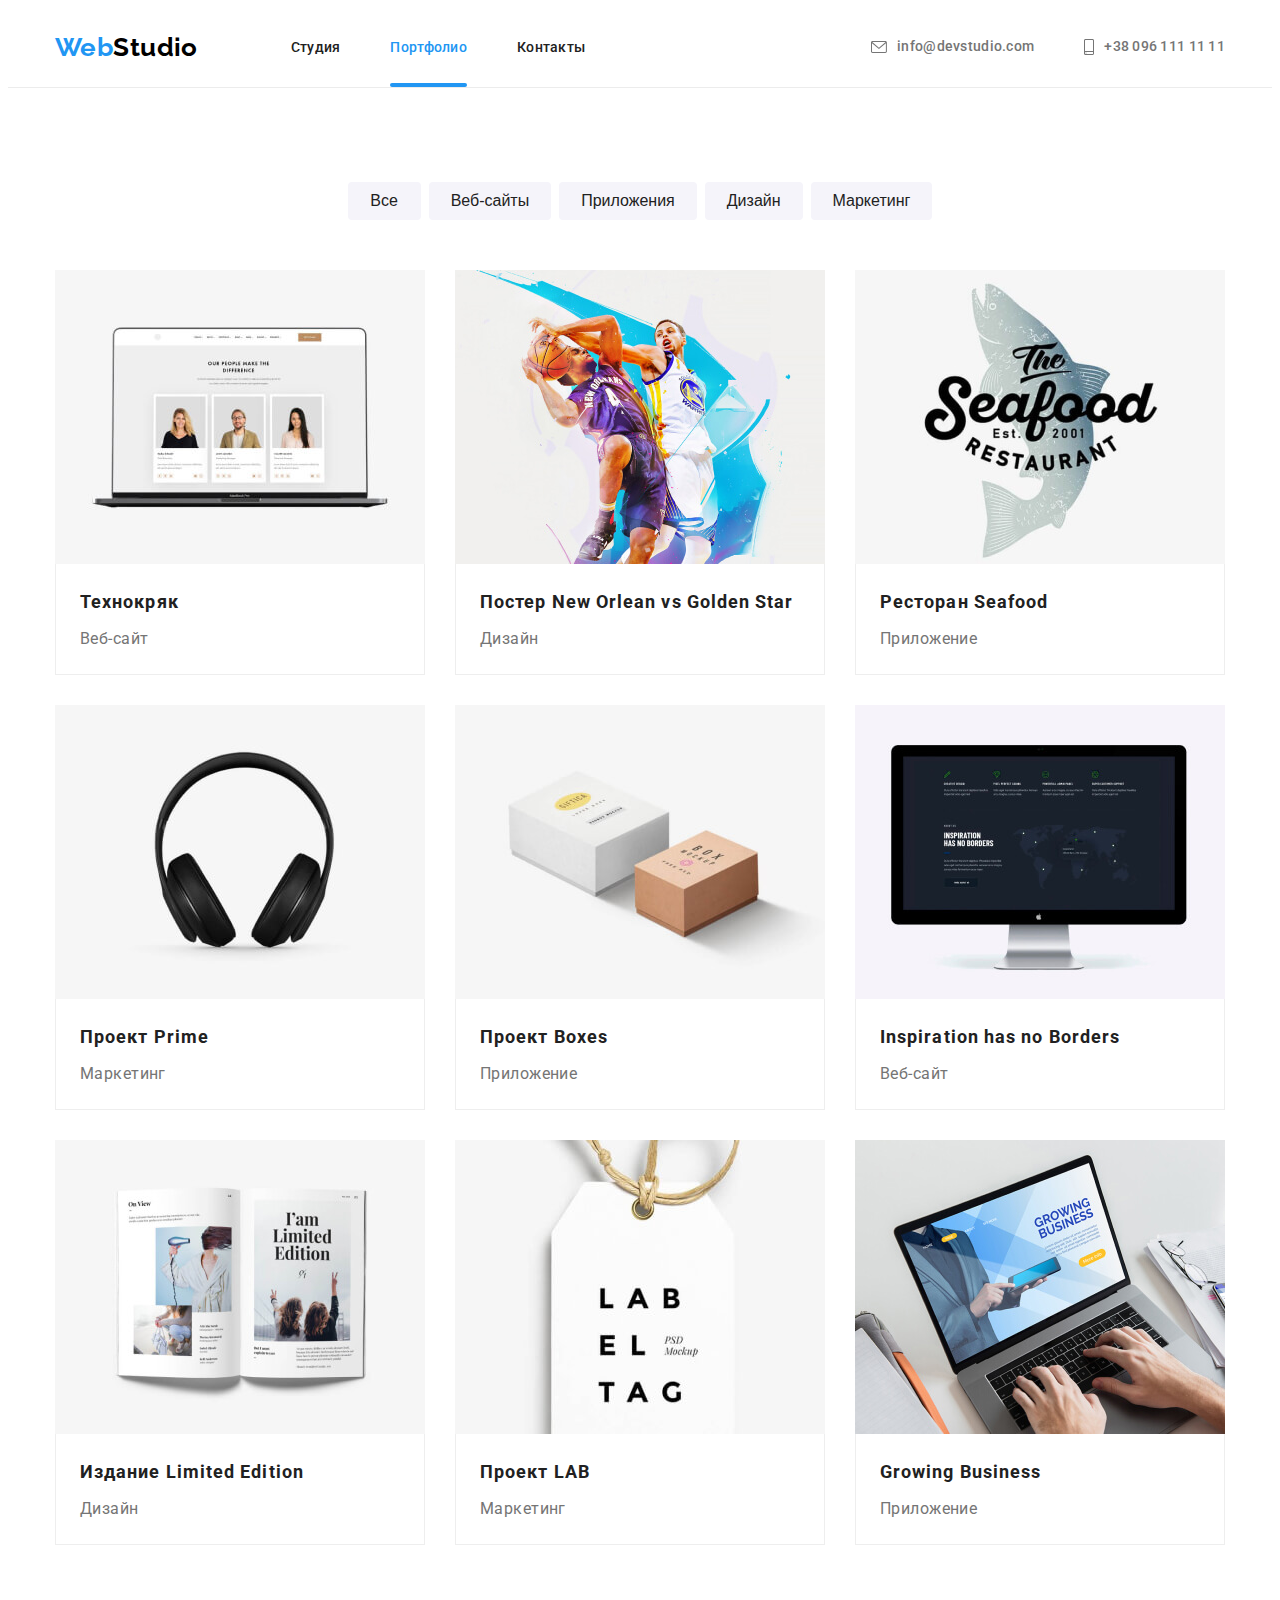
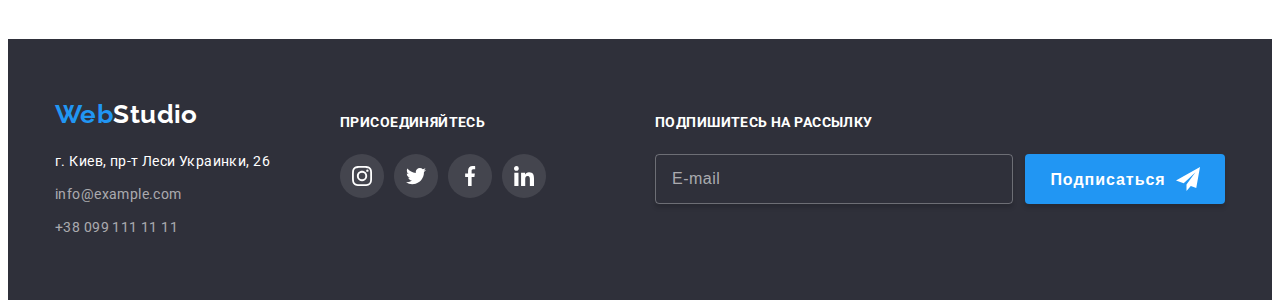
==== portfolio.html @ 383ee4fe "add files" ====
<!DOCTYPE html>
<html lang="ru">
  <head>
    <meta charset="UTF-8" />
    <meta http-equiv="X-UA-Compatible" content="IE=edge" />
    <meta name="viewport" content="width=device-width, initial-scale=1.0" />
    <title>Портфолио</title>
    <link rel="preconnect" href="https://fonts.gstatic.com" />
    <link
      href="https://fonts.googleapis.com/css2?family=Raleway:wght@700&family=Roboto:wght@400;500;700;900&display=swap"
      rel="stylesheet"
    />
    <link
      rel="stylesheet"
      href="https://cdnjs.cloudflare.com/ajax/libs/modern-normalize/1.0.0/modern-normalize.css"
      integrity="sha512-Zx6MlUMKSVJoQ+83OwhdILe8cSEsCzfqThJd7J/VA2UrK6Ctj85p+xzqfyuNXE5B1k25uUdmJ2OzItbBy9GHAQ=="
      crossorigin="anonymous"
    />
    <link rel="stylesheet" href="./css/main.min.css"/> 
  </head>
  <body>
    <header class="header">
      <div class="container header__container">
        <a href="" id="home" class="logo logo--header link"
          ><span class="logo__word">Web</span>Studio</a
        >
        <nav>
          <ul class="list header-nav">
            <li class="header-nav__item">
              <a href="./index.html" class="header-nav__link link">Студия</a>
            </li>
            <li class="header-nav__item">
              <a
                href="./portfolio.html"
                class="header-nav__link link header-nav__link--current"
                >Портфолио</a
              >
            </li>
            <li class="header-nav__item">
              <a href="" class="header-nav__link link">Контакты</a>
            </li>
          </ul>
        </nav>
        <ul class="list header-auth">
          <li class="header-auth__item">
            <a href="mailto:info@devstudio.com" class="header-auth__link link">
              <svg class="header-auth__icon" width="16" height="12">
                <use
                  href="./images/icons/icomoon/sprite.svg#icon-envelope"
                ></use>
              </svg>
              info@devstudio.com</a
            >
          </li>
          <li class="header-auth__item">
            <a href="tel:+380961111111" class="header-auth__link link">
              <svg class="header-auth__icon" width="10" height="16">
                <use
                  href="./images/icons/icomoon/sprite.svg#icon-smartphone"
                ></use>
              </svg>
              +38 096 111 11 11</a
            >
          </li>
        </ul>
      </div>
    </header>

    <main>
      <section class="section">
        <div class="container">
          <h1 class="title visually-hidden">Портфолио проектов</h1>
          <ul class="list buttons">
            <li class="buttons__item">
              <button class="filter-btn" type="button">Все</button>
            </li>
            <li class="buttons__item">
              <button class="filter-btn" type="button">Веб-сайты</button>
            </li>
            <li class="buttons__item">
              <button class="filter-btn" type="button">Приложения</button>
            </li>
            <li class="buttons__item">
              <button class="filter-btn" type="button">Дизайн</button>
            </li>
            <li class="buttons__item">
              <button class="filter-btn" type="button">Маркетинг</button>
            </li>
          </ul>

          <ul class="list portfolio">
            <li class="portfolio__item">
              <a class="portfolio__link link" href="">
                <div class="portfolio__thumb">
                  <img
                    src="./images/portfolio/img1.jpg"
                    alt="Сайт Технокряк"
                    width="370"
                    height="290"
                  />
                  <div class="portfolio__overlay">
                    <p class="portfolio__content">
                      Технокряк это современная площадка распространения
                      коронавируса. Компании используют эту платформу для
                      цифрового шпионажа и атак на защищённые сервера
                      конкурентов.
                    </p>
                  </div>
                </div>

                <div class="portfolio__card">
                  <h3 class="portfolio__title">Технокряк</h3>
                  <p class="portfolio__direction">Веб-сайт</p>
                </div>
              </a>
            </li>
            <li class="portfolio__item">
              <a class="portfolio__link link" href="">
                <div class="portfolio__thumb">
                  <img
                    src="./images/portfolio/img2.jpg"
                    alt="Дизайн постера New Orlean vs Golden Star"
                    width="370"
                    height="290"
                  />
                  <div class="portfolio__overlay">
                    <p class="portfolio__content">
                      Технокряк это современная площадка распространения
                      коронавируса. Компании используют эту платформу для
                      цифрового шпионажа и атак на защищённые сервера
                      конкурентов.
                    </p>
                  </div>
                </div>
                <div class="portfolio__card">
                  <h3 class="portfolio__title">
                    Постер New Orlean vs Golden Star
                  </h3>
                  <p class="portfolio__direction">Дизайн</p>
                </div>
              </a>
            </li>
            <li class="portfolio__item">
              <a class="portfolio__link link" href="">
                <div class="portfolio__thumb">
                  <img
                    src="./images/portfolio/img3.jpg"
                    alt="Приложение ресторана Seafood"
                    width="370"
                    height="290"
                  />
                  <div class="portfolio__overlay">
                    <p class="portfolio__content">
                      Технокряк это современная площадка распространения
                      коронавируса. Компании используют эту платформу для
                      цифрового шпионажа и атак на защищённые сервера
                      конкурентов.
                    </p>
                  </div>
                </div>
                <div class="portfolio__card">
                  <h3 class="portfolio__title">Ресторан Seafood</h3>
                  <p class="portfolio__direction">Приложение</p>
                </div>
              </a>
            </li>
            <li class="portfolio__item">
              <a class="portfolio__link link" href="">
                <div class="portfolio__thumb">
                  <img
                    src="./images/portfolio/img4.jpg"
                    alt="Иллюстрация к проекту Prime"
                    width="370"
                    height="290"
                  />
                  <div class="portfolio__overlay">
                    <p class="portfolio__content">
                      Технокряк это современная площадка распространения
                      коронавируса. Компании используют эту платформу для
                      цифрового шпионажа и атак на защищённые сервера
                      конкурентов.
                    </p>
                  </div>
                </div>
                <div class="portfolio__card">
                  <h3 class="portfolio__title">Проект Prime</h3>
                  <p class="portfolio__direction">Маркетинг</p>
                </div>
              </a>
            </li>
            <li class="portfolio__item">
              <a class="portfolio__link link" href="">
                <div class="portfolio__thumb">
                  <img
                    src="./images/portfolio/img5.jpg"
                    alt="Приложение проекта Boxes"
                    width="370"
                    height="290"
                  />
                  <div class="portfolio__overlay">
                    <p class="portfolio__content">
                      Технокряк это современная площадка распространения
                      коронавируса. Компании используют эту платформу для
                      цифрового шпионажа и атак на защищённые сервера
                      конкурентов.
                    </p>
                  </div>
                </div>
                <div class="portfolio__card">
                  <h3 class="portfolio__title">Проект Boxes</h3>
                  <p class="portfolio__direction">Приложение</p>
                </div>
              </a>
            </li>
            <li class="portfolio__item">
              <a class="portfolio__link link" href="">
                <div class="portfolio__thumb">
                  <img
                    src="./images/portfolio/img6.jpg"
                    alt="Сайт Inspiration has no Borders"
                    width="370"
                    height="290"
                  />
                  <div class="portfolio__overlay">
                    <p class="portfolio__content">
                      Технокряк это современная площадка распространения
                      коронавируса. Компании используют эту платформу для
                      цифрового шпионажа и атак на защищённые сервера
                      конкурентов.
                    </p>
                  </div>
                </div>
                <div class="portfolio__card">
                  <h3 class="portfolio__title">Inspiration has no Borders</h3>
                  <p class="portfolio__direction">Веб-сайт</p>
                </div>
              </a>
            </li>
            <li class="portfolio__item">
              <a class="portfolio__link link" href="">
                <div class="portfolio__thumb">
                  <img
                    src="./images/portfolio/img7.jpg"
                    alt="Дизайн издания Limited Edition"
                    width="370"
                    height="290"
                  />
                  <div class="portfolio__overlay">
                    <p class="portfolio__content">
                      Технокряк это современная площадка распространения
                      коронавируса. Компании используют эту платформу для
                      цифрового шпионажа и атак на защищённые сервера
                      конкурентов.
                    </p>
                  </div>
                </div>
                <div class="portfolio__card">
                  <h3 class="portfolio__title">Издание Limited Edition</h3>
                  <p class="portfolio__direction">Дизайн</p>
                </div>
              </a>
            </li>
            <li class="portfolio__item">
              <a class="portfolio__link link" href="">
                <div class="portfolio__thumb">
                  <img
                    src="./images/portfolio/img8.jpg"
                    alt="Иллюстрация к проекту LAB"
                    width="370"
                    height="290"
                  />
                  <div class="portfolio__overlay">
                    <p class="portfolio__content">
                      Технокряк это современная площадка распространения
                      коронавируса. Компании используют эту платформу для
                      цифрового шпионажа и атак на защищённые сервера
                      конкурентов.
                    </p>
                  </div>
                </div>
                <div class="portfolio__card">
                  <h3 class="portfolio__title">Проект LAB</h3>
                  <p class="portfolio__direction">Маркетинг</p>
                </div>
              </a>
            </li>
            <li class="portfolio__item">
              <a class="portfolio__link link" href="">
                <div class="portfolio__thumb">
                  <img
                    src="./images/portfolio/img9.jpg"
                    alt="Приложение Growing Business"
                    width="370"
                    height="290"
                  />
                  <div class="portfolio__overlay">
                    <p class="portfolio__content">
                      Технокряк это современная площадка распространения
                      коронавируса. Компании используют эту платформу для
                      цифрового шпионажа и атак на защищённые сервера
                      конкурентов.
                    </p>
                  </div>
                </div>
                <div class="portfolio__card">
                  <h3 class="portfolio__title">Growing Business</h3>
                  <p class="portfolio__direction">Приложение</p>
                </div>
              </a>
            </li>
          </ul>
        </div>
      </section>
    </main>

    <footer class="footer">
      <div class="container footer__container">
        <div>
          <a href="#home" class="logo logo--footer link"
            ><span class="logo__word">Web</span>Studio</a
          >

          <address class="address">
            <ul class="list">
              <li class="address__item">
                <a
                  href="https://goo.gl/maps/PmJtXKr7N3SHuHkD6"
                  target="_blank"
                  rel="noopener noreferrer"
                  class="address__link link"
                  >г. Киев, пр-т Леси Украинки, 26</a
                >
              </li>
              <li class="address__item">
                <a
                  href="mailto:info@example.com"
                  class="address__link address--contact link"
                  >info@example.com</a
                >
              </li>
              <li class="address__item">
                <a
                  href="tel:+380991111111"
                  class="address__link address--contact link"
                  >+38 099 111 11 11</a
                >
              </li>
            </ul>
          </address>
        </div>
        <div class="footer__socials-container">
          <p class="footer__title">Присоединяйтесь</p>
          <ul class="list socials">
            <li class="socials__item">
              <a class="link socials__link socials__link--dark-bg" href="">
                <svg
                  class="socials__icon socials__icon--dark-bg"
                  width="20"
                  height="20"
                >
                  <use
                    href="./images/icons/icomoon/sprite.svg#icon-instagram"
                  ></use>
                </svg>
              </a>
            </li>
            <li class="socials__item">
              <a class="link socials__link socials__link--dark-bg" href="">
                <svg
                  class="socials__icon socials__icon--dark-bg"
                  width="20"
                  height="20"
                >
                  <use
                    href="./images/icons/icomoon/sprite.svg#icon-twitter"
                  ></use>
                </svg>
              </a>
            </li>
            <li class="socials__item">
              <a class="link socials__link socials__link--dark-bg" href="">
                <svg
                  class="socials__icon socials__icon--dark-bg"
                  width="20"
                  height="20"
                >
                  <use
                    href="./images/icons/icomoon/sprite.svg#icon-facebook"
                  ></use>
                </svg>
              </a>
            </li>
            <li class="socials__item">
              <a class="link socials__link socials__link--dark-bg" href="">
                <svg
                  class="socials__icon socials__icon--dark-bg"
                  width="20"
                  height="20"
                >
                  <use
                    href="./images/icons/icomoon/sprite.svg#icon-linkedin"
                  ></use>
                </svg>
              </a>
            </li>
          </ul>
        </div>
        <div class="footer__signup-container">
          <p class="footer__title">Подпишитесь на рассылку</p>
          <form
            class="footer__signup-form"
            name="signup-form"
            autocomplete="on"
          >
            <label>
              <input
                class="footer__email-form"
                type="email"
                name="email"
                placeholder="E-mail"
              />
            </label>
            <button type="submit" class="footer__button">
              <span class="footer__button-text">Подписаться</span>
              <svg
                class="footer__button-icon"
                width="24"
                height="24"
                fill="none"
                xmlns="http://www.w3.org/2000/svg"
              >
                <path
                  d="M24 0L0 13.5l7.67 2.84L19.5 5.25l-8.998 12.14.007.002-.009-.002V24l4.301-5.018L20.251 21 24 0z"
                  fill="#fff"
                />
              </svg>
            </button>
          </form>
        </div>
      </div>
    </footer>
  </body>
</html>
---- css/main.min.css ----
:root{--main-text-cl: #757575;--title-cl: #212121;--accent-cl: #2196f3;--alt-text-cl: #ffffff;--main-bg: #ffffff;--dark-bg: #2f303a;--second-bg: #f5f4fa;--main-font: "Roboto", sans-serif;--logo-font: "Raleway", sans-serif;--card-shadow: 0px 1px 1px rgba(0, 0, 0, 0.12),
    0px 4px 4px rgba(0, 0, 0, 0.06), 1px 4px 6px rgba(0, 0, 0, 0.16)}html{-webkit-box-sizing:border-box;box-sizing:border-box}*,*::after,*::before{-webkit-box-sizing:inherit;box-sizing:inherit}h1,h2,h3,h4,h5,h6,p{margin-top:0}img{display:block;max-width:100%;height:auto}body{background-color:var(--main-bg);color:var(--main-text-cl);font-family:var(--main-font);font-size:14px;line-height:1.7;letter-spacing:0.03em}.list{list-style:none;padding-left:0;margin:0}.link{text-decoration:none;color:inherit}.visually-hidden{position:absolute !important;clip:rect(1px 1px 1px 1px);clip:rect(1px, 1px, 1px, 1px);padding:0 !important;border:0 !important;height:1px !important;width:1px !important;overflow:hidden}.container{width:1200px;padding-left:15px;padding-right:15px;margin-left:auto;margin-right:auto}.header{border-bottom:1px solid #ececec}.header__container{display:-webkit-box;display:-ms-flexbox;display:flex;-webkit-box-align:center;-ms-flex-align:center;align-items:center;padding-top:24px;padding-bottom:24px}.header-nav{display:-webkit-inline-box;display:-ms-inline-flexbox;display:inline-flex}.header-nav .header-nav__item:not(:last-child){margin-right:50px}.header-nav .header-nav__link--current{color:var(--accent-cl);position:relative;padding-top:32px;padding-bottom:32px}.header-nav .header-nav__link--current::after{content:"";width:100%;height:4px;background:var(--accent-cl);border-radius:2px;position:absolute;bottom:0;left:0}.header-nav__link{color:var(--title-cl);font-weight:500;font-size:14px;line-height:1.14;letter-spacing:0.02em;-webkit-transition-property:color;transition-property:color;-webkit-transition-duration:250ms;transition-duration:250ms;-webkit-transition-timing-function:cubic-bezier(0.4, 0, 0.2, 1);transition-timing-function:cubic-bezier(0.4, 0, 0.2, 1)}.header-nav__link:hover,.header-nav__link:focus{color:var(--accent-cl)}.header-auth{display:-webkit-inline-box;display:-ms-inline-flexbox;display:inline-flex;margin-left:auto}.header-auth .header-auth__item:not(:last-child){margin-right:50px}.header-auth__link{display:-webkit-box;display:-ms-flexbox;display:flex;-webkit-box-align:center;-ms-flex-align:center;align-items:center;color:#757575;font-weight:500;font-size:14px;line-height:1.14;letter-spacing:0.02em;-webkit-transition-property:color;transition-property:color;-webkit-transition-duration:250ms;transition-duration:250ms;-webkit-transition-timing-function:cubic-bezier(0.4, 0, 0.2, 1);transition-timing-function:cubic-bezier(0.4, 0, 0.2, 1)}.header-auth__link:hover,.header-auth__link:focus{color:var(--accent-cl)}.header-auth__icon{fill:currentColor;margin-right:10px;padding:0}.logo{font-family:var(--logo-font);font-weight:700;font-size:26px;line-height:1.19}.logo--header{margin-right:93px;color:#000000}.logo--footer{color:#ffffff}.logo__word{color:var(--accent-cl)}.section{padding-top:94px;padding-bottom:94px}.section--second-bg{background-color:var(--second-bg)}.hero{max-width:1600px;padding-top:200px;padding-bottom:200px;background-color:var(--dark-bg);background-image:-webkit-gradient(linear, left top, right top, from(rgba(47,48,58,0.4)), to(rgba(47,48,58,0.4))),url(../images/mainimg/mainimg.jpg);background-image:linear-gradient(to right, rgba(47,48,58,0.4), rgba(47,48,58,0.4)),url(../images/mainimg/mainimg.jpg);background-repeat:no-repeat;background-position:center}.hero__title{max-width:696px;margin-right:auto;margin-left:auto;margin-bottom:30px;color:#ffffff;font-weight:900;font-size:44px;line-height:1.36;text-align:center;letter-spacing:0.06em;text-transform:uppercase}.hero__btn{min-width:200px;min-height:50px;margin:0 auto;padding:10px 32px;border:none;border-radius:4px;display:-webkit-box;display:-ms-flexbox;display:flex;-webkit-box-align:center;-ms-flex-align:center;align-items:center;font-weight:700;font-size:16px;line-height:1.87;text-align:center;letter-spacing:0.06em;color:#ffffff;background-color:var(--accent-cl);cursor:pointer}.title{margin-bottom:50px;font-size:36px;line-height:1.16;text-align:center;color:var(--title-cl)}.features{display:-webkit-box;display:-ms-flexbox;display:flex;-webkit-box-pack:justify;-ms-flex-pack:justify;justify-content:space-between}.features__item{max-width:270px}.features__title{margin-bottom:10px;font-size:14px;line-height:1.14;text-transform:uppercase;color:var(--title-cl)}.features__text{margin-bottom:0}.features__icon{display:-webkit-box;display:-ms-flexbox;display:flex;-webkit-box-align:center;-ms-flex-align:center;align-items:center;-webkit-box-pack:center;-ms-flex-pack:center;justify-content:center;width:270px;height:120px;background-color:var(--second-bg);border-radius:4px;margin-bottom:30px}.activity{padding-top:0;padding-bottom:94px}.activity__list{display:-webkit-box;display:-ms-flexbox;display:flex;-webkit-box-pack:justify;-ms-flex-pack:justify;justify-content:space-between}.activity__thumb{position:relative}.activity__box{display:-webkit-box;display:-ms-flexbox;display:flex;-webkit-box-pack:center;-ms-flex-pack:center;justify-content:center;-webkit-box-align:center;-ms-flex-align:center;align-items:center;position:absolute;width:100%;height:70px;bottom:0;left:0;background:rgba(47,48,58,0.8)}.activity__subtitle{font-weight:700;font-size:14px;line-height:1.14;text-align:center;text-transform:uppercase;color:#ffffff;margin-bottom:0}.team{display:-webkit-box;display:-ms-flexbox;display:flex;-webkit-box-pack:justify;-ms-flex-pack:justify;justify-content:space-between;font-size:16px;line-height:1.18;text-align:center}.team-box{-webkit-box-shadow:0px 1px 3px rgba(0,0,0,0.12),0px 1px 1px rgba(0,0,0,0.14),0px 2px 1px rgba(0,0,0,0.2);box-shadow:0px 1px 3px rgba(0,0,0,0.12),0px 1px 1px rgba(0,0,0,0.14),0px 2px 1px rgba(0,0,0,0.2);border-radius:0px 0px 4px 4px}.team-box__card{padding:30px 32px;background-color:#fff}.team-box__function{margin-top:10px;margin-bottom:16px}.team-box__name{margin-bottom:0;color:var(--title-cl);font-weight:500;font-size:16px;line-height:1.18;text-align:center}.socials{display:-webkit-box;display:-ms-flexbox;display:flex}.socials__link{width:44px;height:44px;display:-webkit-box;display:-ms-flexbox;display:flex;-webkit-box-align:center;-ms-flex-align:center;align-items:center;-webkit-box-pack:center;-ms-flex-pack:center;justify-content:center;border-radius:50px;-webkit-transition-property:background-color;transition-property:background-color;-webkit-transition-duration:250ms;transition-duration:250ms;-webkit-transition-timing-function:cubic-bezier(0.4, 0, 0.2, 1);transition-timing-function:cubic-bezier(0.4, 0, 0.2, 1)}.socials__link:hover,.socials__link:focus{background-color:var(--accent-cl)}.socials__link:hover .socials__icon,.socials__link:focus .socials__icon{fill:#fff}.socials__link--dark-bg{background-color:rgba(255,255,255,0.1)}.socials__icon{fill:#afb1b8;-webkit-transition-property:fill;transition-property:fill;-webkit-transition-duration:250ms;transition-duration:250ms;-webkit-transition-timing-function:cubic-bezier(0.4, 0, 0.2, 1);transition-timing-function:cubic-bezier(0.4, 0, 0.2, 1)}.socials__icon--dark-bg{fill:#fff}.socials__item:not(:last-child){margin-right:10px}.clients{display:-webkit-box;display:-ms-flexbox;display:flex;-webkit-box-pack:justify;-ms-flex-pack:justify;justify-content:space-between}.clients__icon{fill:#afb1b8;-webkit-transition-property:fill;transition-property:fill;-webkit-transition-duration:250ms;transition-duration:250ms;-webkit-transition-timing-function:cubic-bezier(0.4, 0, 0.2, 1);transition-timing-function:cubic-bezier(0.4, 0, 0.2, 1)}.clients__link{display:-webkit-box;display:-ms-flexbox;display:flex;-webkit-box-align:center;-ms-flex-align:center;align-items:center;-webkit-box-pack:center;-ms-flex-pack:center;justify-content:center;width:170px;height:92px;border:1px solid #afb1b8;border-radius:4px;-webkit-transition-property:border-color;transition-property:border-color;-webkit-transition-duration:250ms;transition-duration:250ms;-webkit-transition-timing-function:cubic-bezier(0.4, 0, 0.2, 1);transition-timing-function:cubic-bezier(0.4, 0, 0.2, 1)}.clients__link:hover,.clients__link:focus{border-color:var(--accent-cl)}.clients__link:hover .clients__icon,.clients__link:focus .clients__icon{fill:var(--accent-cl)}.buttons{display:-webkit-box;display:-ms-flexbox;display:flex;-webkit-box-pack:center;-ms-flex-pack:center;justify-content:center;margin-bottom:50px}.buttons__item:not(:last-child){margin-right:8px}.filter-btn{padding:6px 22px;min-width:73px;min-height:38px;border-radius:4px;border:none;color:var(--title-cl);background-color:var(--second-bg);font-weight:500;font-size:16px;line-height:1.62;text-align:center;cursor:pointer;-webkit-transition-property:background-color, color, -webkit-box-shadow;transition-property:background-color, color, -webkit-box-shadow;transition-property:background-color, color, box-shadow;transition-property:background-color, color, box-shadow, -webkit-box-shadow;-webkit-transition-duration:250ms;transition-duration:250ms;-webkit-transition-timing-function:cubic-bezier(0.4, 0, 0.2, 1);transition-timing-function:cubic-bezier(0.4, 0, 0.2, 1)}.filter-btn:hover,.filter-btn:focus{background-color:var(--accent-cl);color:#ffffff;-webkit-box-shadow:0px 3px 1px rgba(0,0,0,0.1),0px 1px 2px rgba(0,0,0,0.08),0px 2px 2px rgba(0,0,0,0.12);box-shadow:0px 3px 1px rgba(0,0,0,0.1),0px 1px 2px rgba(0,0,0,0.08),0px 2px 2px rgba(0,0,0,0.12)}.portfolio{display:-webkit-box;display:-ms-flexbox;display:flex;-ms-flex-wrap:wrap;flex-wrap:wrap}.portfolio__card{width:370px;border:1px solid #eeeeee;border-top:none;padding:20px 24px}.portfolio__title{margin-top:0;margin-bottom:0;font-size:18px;line-height:2;letter-spacing:0.06em;color:var(--title-cl)}.portfolio__direction{margin-top:4px;margin-bottom:0px;font-size:16px;line-height:1.87}.portfolio__content{display:block;width:322px;height:168px;margin-bottom:0;font-size:18px;line-height:1.56;color:#ffffff}.portfolio__item{display:-webkit-box;display:-ms-flexbox;display:flex;width:370px;-ms-flex-preferred-size:calc((100% - 30px * 2) / 3);flex-basis:calc((100% - 30px * 2) / 3);margin-right:30px;margin-bottom:30px}.portfolio__item:nth-child(3n){margin-right:0}.portfolio__item:nth-child(n+7){margin-bottom:0}.portfolio__link{display:block;-webkit-transition-property:border, -webkit-box-sizing, -webkit-box-shadow;transition-property:border, -webkit-box-sizing, -webkit-box-shadow;transition-property:box-sizing, border, box-shadow;transition-property:box-sizing, border, box-shadow, -webkit-box-sizing, -webkit-box-shadow;-webkit-transition-duration:250ms;transition-duration:250ms;-webkit-transition-timing-function:cubic-bezier(0.4, 0, 0.2, 1);transition-timing-function:cubic-bezier(0.4, 0, 0.2, 1)}.portfolio__link:hover,.portfolio__link:focus{-webkit-box-shadow:var(--card-shadow);box-shadow:var(--card-shadow)}.portfolio__link:hover .portfolio__overlay,.portfolio__link:focus .portfolio__overlay{-webkit-transform:translateY(0);transform:translateY(0)}.portfolio__thumb{position:relative;overflow:hidden}.portfolio__thumb .portfolio__overlay{display:-webkit-box;display:-ms-flexbox;display:flex;-webkit-box-pack:center;-ms-flex-pack:center;justify-content:center;-webkit-box-align:center;-ms-flex-align:center;align-items:center;position:absolute;width:100%;height:100%;top:0;left:0;background:rgba(33,150,243,0.9);-webkit-transform:translateY(100%);transform:translateY(100%);-webkit-transition-property:-webkit-transform;transition-property:-webkit-transform;transition-property:transform;transition-property:transform, -webkit-transform;-webkit-transition-duration:250ms;transition-duration:250ms;-webkit-transition-timing-function:cubic-bezier(0.4, 0, 0.2, 1);transition-timing-function:cubic-bezier(0.4, 0, 0.2, 1)}.footer{background-color:#2f303a}.footer__container{display:-webkit-box;display:-ms-flexbox;display:flex;padding-top:60px;padding-bottom:60px}.footer__socials-container{margin-left:70px;padding-top:12px}.footer__title{margin-bottom:20px;font-weight:700;line-height:1, 14;text-transform:uppercase;color:#ffffff}.footer__signup-container{padding-top:12px;margin-left:auto}.footer__signup-form{display:-webkit-box;display:-ms-flexbox;display:flex}.footer__button{display:-webkit-box;display:-ms-flexbox;display:flex;-webkit-box-align:center;-ms-flex-align:center;align-items:center;-webkit-box-pack:center;-ms-flex-pack:center;justify-content:center;padding:0;min-width:200px;min-height:50px;background-color:var(--accent-cl);-webkit-box-shadow:0px 4px 4px rgba(0,0,0,0.15);box-shadow:0px 4px 4px rgba(0,0,0,0.15);border-radius:4px;border:none;cursor:pointer}.footer__button-text{font-weight:700;font-size:16px;line-height:1.87;letter-spacing:0.06em;color:#ffffff}.footer__button-icon{margin-left:10px}.footer__email-form{width:358px;height:50px;padding:15px 0 15px 16px;margin-right:12px;border:1px solid rgba(255,255,255,0.3);-webkit-box-shadow:0px 4px 4px rgba(0,0,0,0.15);box-shadow:0px 4px 4px rgba(0,0,0,0.15);border-radius:4px;background-color:transparent;color:#fff}.footer__email-form::-webkit-input-placeholder{font-size:16px;line-height:1, 25;letter-spacing:0.03em;color:rgba(255,255,255,0.6)}.footer__email-form:-ms-input-placeholder{font-size:16px;line-height:1, 25;letter-spacing:0.03em;color:rgba(255,255,255,0.6)}.footer__email-form::-ms-input-placeholder{font-size:16px;line-height:1, 25;letter-spacing:0.03em;color:rgba(255,255,255,0.6)}.footer__email-form::placeholder{font-size:16px;line-height:1, 25;letter-spacing:0.03em;color:rgba(255,255,255,0.6)}.address{margin-top:20px;font-style:normal;font-size:14px;line-height:1.7;color:#ffffff}.address__item:not(:last-child){margin-bottom:9px}.address--contact{color:rgba(255,255,255,0.6)}.address__link{-webkit-transition-property:color;transition-property:color;-webkit-transition-duration:250ms;transition-duration:250ms;-webkit-transition-timing-function:cubic-bezier(0.4, 0, 0.2, 1);transition-timing-function:cubic-bezier(0.4, 0, 0.2, 1)}.address__link:hover,.address__link:focus{color:var(--accent-cl)}.backdrop{position:fixed;top:0;left:0;background-color:rgba(0,0,0,0.2);width:100%;height:100%;opacity:1;visibility:visible;-webkit-transition:opacity 250ms cubic-bezier(0.4, 0, 0.2, 1),visibility 250ms cubic-bezier(0.4, 0, 0.2, 1);transition:opacity 250ms cubic-bezier(0.4, 0, 0.2, 1),visibility 250ms cubic-bezier(0.4, 0, 0.2, 1)}.backdrop.is-hidden{opacity:0;pointer-events:none;visibility:hidden}.backdrop.is-hidden .modal{-webkit-transform:translate(-50%, -50%) scale(0.5);transform:translate(-50%, -50%) scale(0.5)}.modal{position:absolute;top:50%;left:50%;-webkit-transform:translate(-50%, -50%) scale(1);transform:translate(-50%, -50%) scale(1);width:528px;height:581px;background-color:#ffffff;-webkit-box-shadow:0px 1px 3px rgba(0,0,0,0.12),0px 1px 1px rgba(0,0,0,0.14),0px 2px 1px rgba(0,0,0,0.2);box-shadow:0px 1px 3px rgba(0,0,0,0.12),0px 1px 1px rgba(0,0,0,0.14),0px 2px 1px rgba(0,0,0,0.2);border-radius:4px;-webkit-transition:-webkit-transform 250ms cubic-bezier(0.4, 0, 0.2, 1);transition:-webkit-transform 250ms cubic-bezier(0.4, 0, 0.2, 1);transition:transform 250ms cubic-bezier(0.4, 0, 0.2, 1);transition:transform 250ms cubic-bezier(0.4, 0, 0.2, 1), -webkit-transform 250ms cubic-bezier(0.4, 0, 0.2, 1)}.modal__btn{position:absolute;top:8px;right:8px;display:-webkit-box;display:-ms-flexbox;display:flex;-webkit-box-pack:center;-ms-flex-pack:center;justify-content:center;-webkit-box-align:center;-ms-flex-align:center;align-items:center;width:30px;height:30px;-webkit-box-sizing:border-box;box-sizing:border-box;background-color:#ffffff;border:1px solid rgba(0,0,0,0.1);border-radius:50%;cursor:pointer;-webkit-transition:fill 250ms cubic-bezier(0.4, 0, 0.2, 1);transition:fill 250ms cubic-bezier(0.4, 0, 0.2, 1)}.modal__icon{fill:#000}.modal__btn:hover .modal__icon,.modal__btn:focus .modal__icon{fill:var(--accent-cl)}.data{padding-left:40px;padding-right:40px;padding-bottom:40px;padding-top:40px}.data__field{position:relative;display:-webkit-box;display:-ms-flexbox;display:flex;-webkit-box-orient:vertical;-webkit-box-direction:normal;-ms-flex-direction:column;flex-direction:column;margin-bottom:10px}.data__label{font-size:12px;line-height:1.16;letter-spacing:0.01em}.data__icon{position:absolute;bottom:11px;left:12px;-webkit-transition:fill 250ms cubic-bezier(0.4, 0, 0.2, 1);transition:fill 250ms cubic-bezier(0.4, 0, 0.2, 1)}.data__text{margin-bottom:12px;font-weight:700;font-size:20px;line-height:1, 15;text-align:center;color:var(--title-cl)}.data__contract{margin-left:4px;color:var(--accent-cl)}.data__input{min-width:448px;min-height:40px;padding:0 0 0 42px;margin-top:4px;border:1px solid rgba(33,33,33,0.2);border-radius:4px;outline:none;-webkit-transition:border-color 250ms cubic-bezier(0.4, 0, 0.2, 1);transition:border-color 250ms cubic-bezier(0.4, 0, 0.2, 1)}.data__input:focus{border-color:var(--accent-cl)}.data__input:focus+.data__icon{fill:var(--accent-cl)}.data__comment{width:448px;height:120px;padding:12px 16px;margin-top:4px;border:1px solid rgba(33,33,33,0.2);border-radius:4px;resize:none;outline:none;-webkit-transition:border-color 250ms cubic-bezier(0.4, 0, 0.2, 1);transition:border-color 250ms cubic-bezier(0.4, 0, 0.2, 1)}.data__comment::-webkit-input-placeholder{font-size:12px;line-height:1.16;letter-spacing:0.01em;color:rgba(117,117,117,0.5)}.data__comment:-ms-input-placeholder{font-size:12px;line-height:1.16;letter-spacing:0.01em;color:rgba(117,117,117,0.5)}.data__comment::-ms-input-placeholder{font-size:12px;line-height:1.16;letter-spacing:0.01em;color:rgba(117,117,117,0.5)}.data__comment::placeholder{font-size:12px;line-height:1.16;letter-spacing:0.01em;color:rgba(117,117,117,0.5)}.data__comment:focus{border-color:var(--accent-cl)}.data__checkbox-input{position:absolute !important;clip:rect(1px 1px 1px 1px);clip:rect(1px, 1px, 1px, 1px);padding:0 !important;border:0 !important;height:1px !important;width:1px !important;overflow:hidden}.data__checkbox-input:checked+.data__checkbox-icon{background-image:url(../images/icons/icomoon/checkon.svg);background-color:var(--accent-cl);background-size:contain;background-origin:border-box}.data__checkbox-input:focus+.data__checkbox-icon{border-color:var(--accent-cl)}.data__checkbox-icon{display:inline-block;margin-right:9px;width:16px;height:15px;-webkit-transition:background-color 250ms cubic-bezier(0.4, 0, 0.2, 1);transition:background-color 250ms cubic-bezier(0.4, 0, 0.2, 1);border:2px solid #000000;border-radius:2px}.data__checkbox-label{display:-webkit-box;display:-ms-flexbox;display:flex;-webkit-box-align:center;-ms-flex-align:center;align-items:center;-webkit-box-pack:center;-ms-flex-pack:center;justify-content:center}.data__btn{width:200px;height:50px;margin-right:auto;margin-left:auto;margin-top:30px;display:-webkit-box;display:-ms-flexbox;display:flex;-webkit-box-align:center;-ms-flex-align:center;align-items:center;-webkit-box-pack:center;-ms-flex-pack:center;justify-content:center;background-color:var(--accent-cl);border:none;-webkit-box-shadow:0px 4px 4px rgba(0,0,0,0.15);box-shadow:0px 4px 4px rgba(0,0,0,0.15);border-radius:4px;font-weight:700;font-size:16px;line-height:1.87;letter-spacing:0.06em;color:#ffffff;cursor:pointer;-webkit-transition:background-color 250ms cubic-bezier(0.4, 0, 0.2, 1);transition:background-color 250ms cubic-bezier(0.4, 0, 0.2, 1)}.data__btn:hover,.data__btn:focus{background-color:#188ce8}
/*# sourceMappingURL=main.min.css.map */
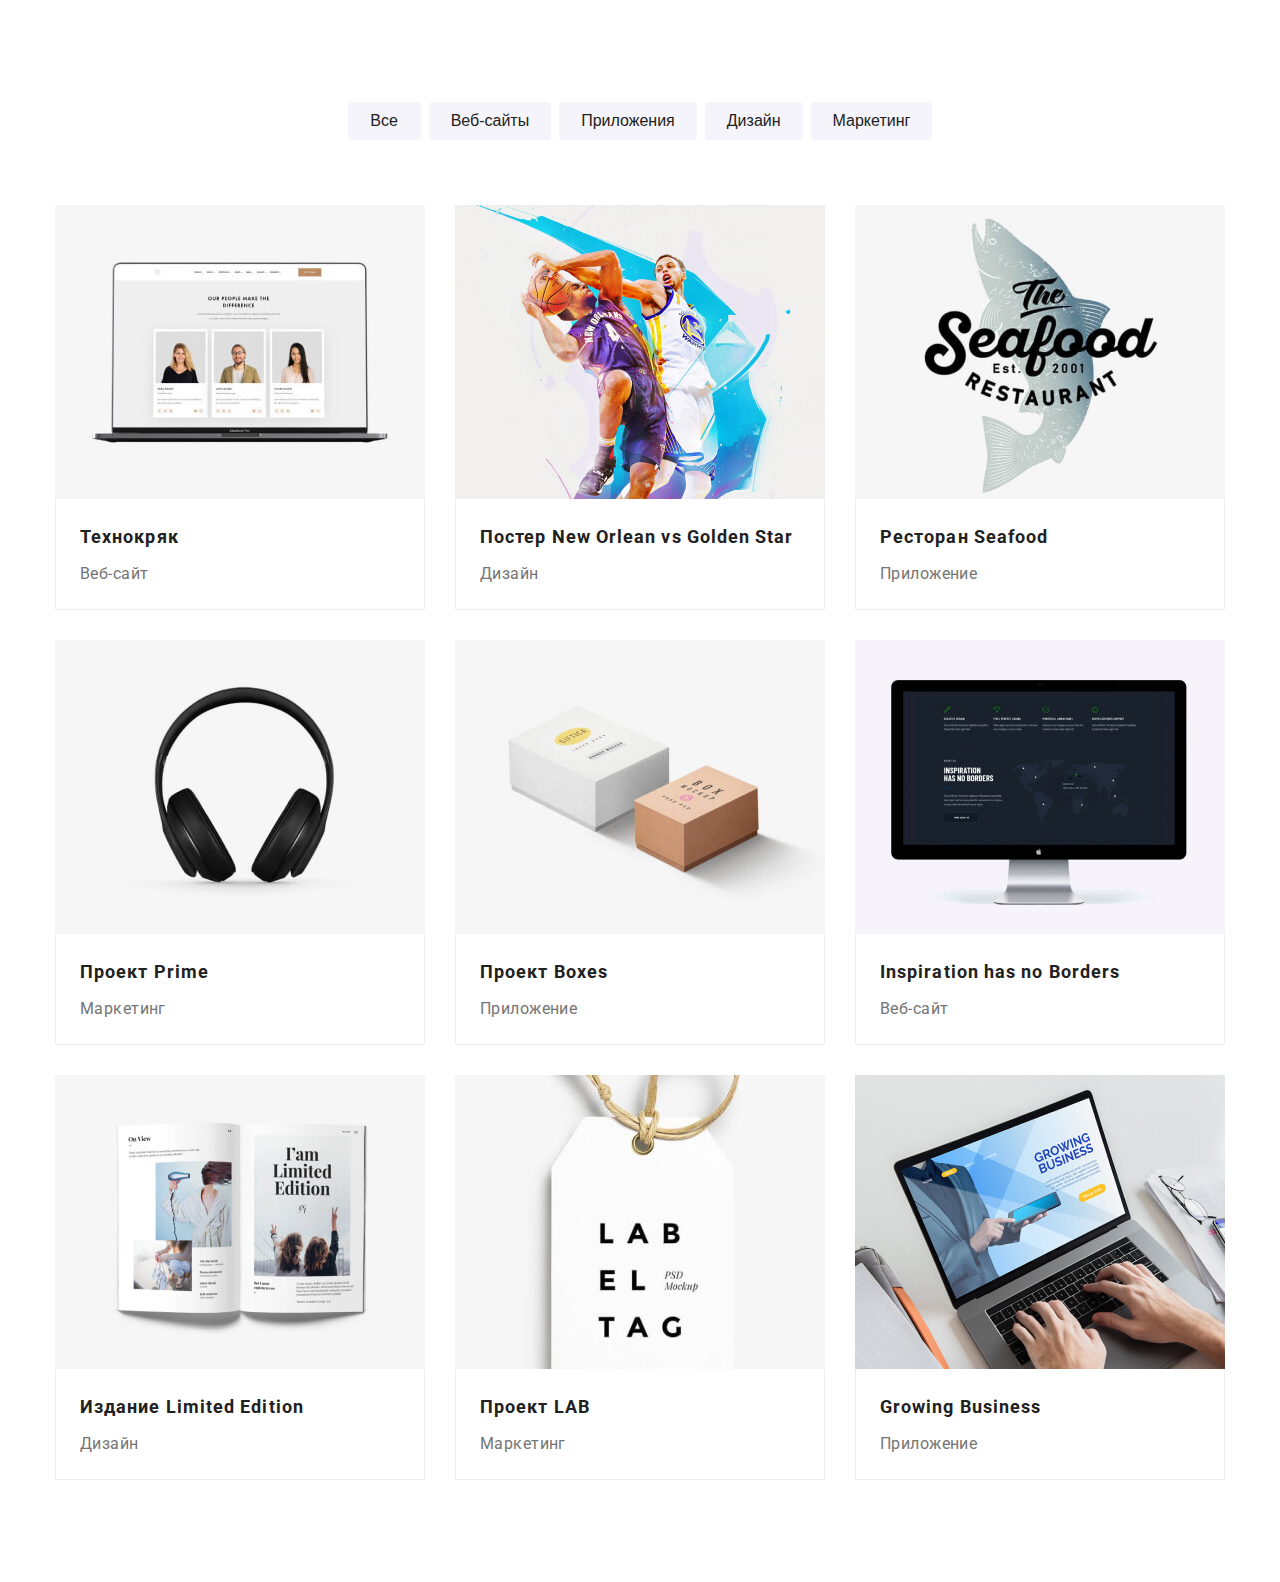
==== commit 28ebeba9: "add styles" ====
--- a/portfolio.html
+++ b/portfolio.html
@@ -19,7 +19,7 @@
     <link rel="stylesheet" href="./css/main.min.css"/> 
   </head>
   <body>
-    <header class="header">
+    <!-- <header class="header">
       <div class="container header__container">
         <a href="" id="home" class="logo logo--header link"
           ><span class="logo__word">Web</span>Studio</a
@@ -64,7 +64,7 @@
           </li>
         </ul>
       </div>
-    </header>
+    </header> -->
 
     <main>
       <section class="section">
@@ -108,7 +108,7 @@
                   </div>
                 </div>
 
-                <div class="portfolio__card">
+                <div class="portfolio__card portfolio__card--big">
                   <h3 class="portfolio__title">Технокряк</h3>
                   <p class="portfolio__direction">Веб-сайт</p>
                 </div>
@@ -132,7 +132,7 @@
                     </p>
                   </div>
                 </div>
-                <div class="portfolio__card">
+                <div class="portfolio__card portfolio__card--big">
                   <h3 class="portfolio__title">
                     Постер New Orlean vs Golden Star
                   </h3>
@@ -313,7 +313,7 @@
       </section>
     </main>
 
-    <footer class="footer">
+    <!-- <footer class="footer">
       <div class="container footer__container">
         <div>
           <a href="#home" class="logo logo--footer link"
@@ -438,6 +438,6 @@
           </form>
         </div>
       </div>
-    </footer>
+    </footer> -->
   </body>
 </html>
--- a/css/main.min.css
+++ b/css/main.min.css
@@ -1,3 +1,3 @@
 :root{--main-text-cl: #757575;--title-cl: #212121;--accent-cl: #2196f3;--alt-text-cl: #ffffff;--main-bg: #ffffff;--dark-bg: #2f303a;--second-bg: #f5f4fa;--main-font: "Roboto", sans-serif;--logo-font: "Raleway", sans-serif;--card-shadow: 0px 1px 1px rgba(0, 0, 0, 0.12),
-    0px 4px 4px rgba(0, 0, 0, 0.06), 1px 4px 6px rgba(0, 0, 0, 0.16)}html{-webkit-box-sizing:border-box;box-sizing:border-box}*,*::after,*::before{-webkit-box-sizing:inherit;box-sizing:inherit}h1,h2,h3,h4,h5,h6,p{margin-top:0}img{display:block;max-width:100%;height:auto}body{background-color:var(--main-bg);color:var(--main-text-cl);font-family:var(--main-font);font-size:14px;line-height:1.7;letter-spacing:0.03em}.list{list-style:none;padding-left:0;margin:0}.link{text-decoration:none;color:inherit}.visually-hidden{position:absolute !important;clip:rect(1px 1px 1px 1px);clip:rect(1px, 1px, 1px, 1px);padding:0 !important;border:0 !important;height:1px !important;width:1px !important;overflow:hidden}.container{width:1200px;padding-left:15px;padding-right:15px;margin-left:auto;margin-right:auto}.header{border-bottom:1px solid #ececec}.header__container{display:-webkit-box;display:-ms-flexbox;display:flex;-webkit-box-align:center;-ms-flex-align:center;align-items:center;padding-top:24px;padding-bottom:24px}.header-nav{display:-webkit-inline-box;display:-ms-inline-flexbox;display:inline-flex}.header-nav .header-nav__item:not(:last-child){margin-right:50px}.header-nav .header-nav__link--current{color:var(--accent-cl);position:relative;padding-top:32px;padding-bottom:32px}.header-nav .header-nav__link--current::after{content:"";width:100%;height:4px;background:var(--accent-cl);border-radius:2px;position:absolute;bottom:0;left:0}.header-nav__link{color:var(--title-cl);font-weight:500;font-size:14px;line-height:1.14;letter-spacing:0.02em;-webkit-transition-property:color;transition-property:color;-webkit-transition-duration:250ms;transition-duration:250ms;-webkit-transition-timing-function:cubic-bezier(0.4, 0, 0.2, 1);transition-timing-function:cubic-bezier(0.4, 0, 0.2, 1)}.header-nav__link:hover,.header-nav__link:focus{color:var(--accent-cl)}.header-auth{display:-webkit-inline-box;display:-ms-inline-flexbox;display:inline-flex;margin-left:auto}.header-auth .header-auth__item:not(:last-child){margin-right:50px}.header-auth__link{display:-webkit-box;display:-ms-flexbox;display:flex;-webkit-box-align:center;-ms-flex-align:center;align-items:center;color:#757575;font-weight:500;font-size:14px;line-height:1.14;letter-spacing:0.02em;-webkit-transition-property:color;transition-property:color;-webkit-transition-duration:250ms;transition-duration:250ms;-webkit-transition-timing-function:cubic-bezier(0.4, 0, 0.2, 1);transition-timing-function:cubic-bezier(0.4, 0, 0.2, 1)}.header-auth__link:hover,.header-auth__link:focus{color:var(--accent-cl)}.header-auth__icon{fill:currentColor;margin-right:10px;padding:0}.logo{font-family:var(--logo-font);font-weight:700;font-size:26px;line-height:1.19}.logo--header{margin-right:93px;color:#000000}.logo--footer{color:#ffffff}.logo__word{color:var(--accent-cl)}.section{padding-top:94px;padding-bottom:94px}.section--second-bg{background-color:var(--second-bg)}.hero{max-width:1600px;padding-top:200px;padding-bottom:200px;background-color:var(--dark-bg);background-image:-webkit-gradient(linear, left top, right top, from(rgba(47,48,58,0.4)), to(rgba(47,48,58,0.4))),url(../images/mainimg/mainimg.jpg);background-image:linear-gradient(to right, rgba(47,48,58,0.4), rgba(47,48,58,0.4)),url(../images/mainimg/mainimg.jpg);background-repeat:no-repeat;background-position:center}.hero__title{max-width:696px;margin-right:auto;margin-left:auto;margin-bottom:30px;color:#ffffff;font-weight:900;font-size:44px;line-height:1.36;text-align:center;letter-spacing:0.06em;text-transform:uppercase}.hero__btn{min-width:200px;min-height:50px;margin:0 auto;padding:10px 32px;border:none;border-radius:4px;display:-webkit-box;display:-ms-flexbox;display:flex;-webkit-box-align:center;-ms-flex-align:center;align-items:center;font-weight:700;font-size:16px;line-height:1.87;text-align:center;letter-spacing:0.06em;color:#ffffff;background-color:var(--accent-cl);cursor:pointer}.title{margin-bottom:50px;font-size:36px;line-height:1.16;text-align:center;color:var(--title-cl)}.features{display:-webkit-box;display:-ms-flexbox;display:flex;-webkit-box-pack:justify;-ms-flex-pack:justify;justify-content:space-between}.features__item{max-width:270px}.features__title{margin-bottom:10px;font-size:14px;line-height:1.14;text-transform:uppercase;color:var(--title-cl)}.features__text{margin-bottom:0}.features__icon{display:-webkit-box;display:-ms-flexbox;display:flex;-webkit-box-align:center;-ms-flex-align:center;align-items:center;-webkit-box-pack:center;-ms-flex-pack:center;justify-content:center;width:270px;height:120px;background-color:var(--second-bg);border-radius:4px;margin-bottom:30px}.activity{padding-top:0;padding-bottom:94px}.activity__list{display:-webkit-box;display:-ms-flexbox;display:flex;-webkit-box-pack:justify;-ms-flex-pack:justify;justify-content:space-between}.activity__thumb{position:relative}.activity__box{display:-webkit-box;display:-ms-flexbox;display:flex;-webkit-box-pack:center;-ms-flex-pack:center;justify-content:center;-webkit-box-align:center;-ms-flex-align:center;align-items:center;position:absolute;width:100%;height:70px;bottom:0;left:0;background:rgba(47,48,58,0.8)}.activity__subtitle{font-weight:700;font-size:14px;line-height:1.14;text-align:center;text-transform:uppercase;color:#ffffff;margin-bottom:0}.team{display:-webkit-box;display:-ms-flexbox;display:flex;-webkit-box-pack:justify;-ms-flex-pack:justify;justify-content:space-between;font-size:16px;line-height:1.18;text-align:center}.team-box{-webkit-box-shadow:0px 1px 3px rgba(0,0,0,0.12),0px 1px 1px rgba(0,0,0,0.14),0px 2px 1px rgba(0,0,0,0.2);box-shadow:0px 1px 3px rgba(0,0,0,0.12),0px 1px 1px rgba(0,0,0,0.14),0px 2px 1px rgba(0,0,0,0.2);border-radius:0px 0px 4px 4px}.team-box__card{padding:30px 32px;background-color:#fff}.team-box__function{margin-top:10px;margin-bottom:16px}.team-box__name{margin-bottom:0;color:var(--title-cl);font-weight:500;font-size:16px;line-height:1.18;text-align:center}.socials{display:-webkit-box;display:-ms-flexbox;display:flex}.socials__link{width:44px;height:44px;display:-webkit-box;display:-ms-flexbox;display:flex;-webkit-box-align:center;-ms-flex-align:center;align-items:center;-webkit-box-pack:center;-ms-flex-pack:center;justify-content:center;border-radius:50px;-webkit-transition-property:background-color;transition-property:background-color;-webkit-transition-duration:250ms;transition-duration:250ms;-webkit-transition-timing-function:cubic-bezier(0.4, 0, 0.2, 1);transition-timing-function:cubic-bezier(0.4, 0, 0.2, 1)}.socials__link:hover,.socials__link:focus{background-color:var(--accent-cl)}.socials__link:hover .socials__icon,.socials__link:focus .socials__icon{fill:#fff}.socials__link--dark-bg{background-color:rgba(255,255,255,0.1)}.socials__icon{fill:#afb1b8;-webkit-transition-property:fill;transition-property:fill;-webkit-transition-duration:250ms;transition-duration:250ms;-webkit-transition-timing-function:cubic-bezier(0.4, 0, 0.2, 1);transition-timing-function:cubic-bezier(0.4, 0, 0.2, 1)}.socials__icon--dark-bg{fill:#fff}.socials__item:not(:last-child){margin-right:10px}.clients{display:-webkit-box;display:-ms-flexbox;display:flex;-webkit-box-pack:justify;-ms-flex-pack:justify;justify-content:space-between}.clients__icon{fill:#afb1b8;-webkit-transition-property:fill;transition-property:fill;-webkit-transition-duration:250ms;transition-duration:250ms;-webkit-transition-timing-function:cubic-bezier(0.4, 0, 0.2, 1);transition-timing-function:cubic-bezier(0.4, 0, 0.2, 1)}.clients__link{display:-webkit-box;display:-ms-flexbox;display:flex;-webkit-box-align:center;-ms-flex-align:center;align-items:center;-webkit-box-pack:center;-ms-flex-pack:center;justify-content:center;width:170px;height:92px;border:1px solid #afb1b8;border-radius:4px;-webkit-transition-property:border-color;transition-property:border-color;-webkit-transition-duration:250ms;transition-duration:250ms;-webkit-transition-timing-function:cubic-bezier(0.4, 0, 0.2, 1);transition-timing-function:cubic-bezier(0.4, 0, 0.2, 1)}.clients__link:hover,.clients__link:focus{border-color:var(--accent-cl)}.clients__link:hover .clients__icon,.clients__link:focus .clients__icon{fill:var(--accent-cl)}.buttons{display:-webkit-box;display:-ms-flexbox;display:flex;-webkit-box-pack:center;-ms-flex-pack:center;justify-content:center;margin-bottom:50px}.buttons__item:not(:last-child){margin-right:8px}.filter-btn{padding:6px 22px;min-width:73px;min-height:38px;border-radius:4px;border:none;color:var(--title-cl);background-color:var(--second-bg);font-weight:500;font-size:16px;line-height:1.62;text-align:center;cursor:pointer;-webkit-transition-property:background-color, color, -webkit-box-shadow;transition-property:background-color, color, -webkit-box-shadow;transition-property:background-color, color, box-shadow;transition-property:background-color, color, box-shadow, -webkit-box-shadow;-webkit-transition-duration:250ms;transition-duration:250ms;-webkit-transition-timing-function:cubic-bezier(0.4, 0, 0.2, 1);transition-timing-function:cubic-bezier(0.4, 0, 0.2, 1)}.filter-btn:hover,.filter-btn:focus{background-color:var(--accent-cl);color:#ffffff;-webkit-box-shadow:0px 3px 1px rgba(0,0,0,0.1),0px 1px 2px rgba(0,0,0,0.08),0px 2px 2px rgba(0,0,0,0.12);box-shadow:0px 3px 1px rgba(0,0,0,0.1),0px 1px 2px rgba(0,0,0,0.08),0px 2px 2px rgba(0,0,0,0.12)}.portfolio{display:-webkit-box;display:-ms-flexbox;display:flex;-ms-flex-wrap:wrap;flex-wrap:wrap}.portfolio__card{width:370px;border:1px solid #eeeeee;border-top:none;padding:20px 24px}.portfolio__title{margin-top:0;margin-bottom:0;font-size:18px;line-height:2;letter-spacing:0.06em;color:var(--title-cl)}.portfolio__direction{margin-top:4px;margin-bottom:0px;font-size:16px;line-height:1.87}.portfolio__content{display:block;width:322px;height:168px;margin-bottom:0;font-size:18px;line-height:1.56;color:#ffffff}.portfolio__item{display:-webkit-box;display:-ms-flexbox;display:flex;width:370px;-ms-flex-preferred-size:calc((100% - 30px * 2) / 3);flex-basis:calc((100% - 30px * 2) / 3);margin-right:30px;margin-bottom:30px}.portfolio__item:nth-child(3n){margin-right:0}.portfolio__item:nth-child(n+7){margin-bottom:0}.portfolio__link{display:block;-webkit-transition-property:border, -webkit-box-sizing, -webkit-box-shadow;transition-property:border, -webkit-box-sizing, -webkit-box-shadow;transition-property:box-sizing, border, box-shadow;transition-property:box-sizing, border, box-shadow, -webkit-box-sizing, -webkit-box-shadow;-webkit-transition-duration:250ms;transition-duration:250ms;-webkit-transition-timing-function:cubic-bezier(0.4, 0, 0.2, 1);transition-timing-function:cubic-bezier(0.4, 0, 0.2, 1)}.portfolio__link:hover,.portfolio__link:focus{-webkit-box-shadow:var(--card-shadow);box-shadow:var(--card-shadow)}.portfolio__link:hover .portfolio__overlay,.portfolio__link:focus .portfolio__overlay{-webkit-transform:translateY(0);transform:translateY(0)}.portfolio__thumb{position:relative;overflow:hidden}.portfolio__thumb .portfolio__overlay{display:-webkit-box;display:-ms-flexbox;display:flex;-webkit-box-pack:center;-ms-flex-pack:center;justify-content:center;-webkit-box-align:center;-ms-flex-align:center;align-items:center;position:absolute;width:100%;height:100%;top:0;left:0;background:rgba(33,150,243,0.9);-webkit-transform:translateY(100%);transform:translateY(100%);-webkit-transition-property:-webkit-transform;transition-property:-webkit-transform;transition-property:transform;transition-property:transform, -webkit-transform;-webkit-transition-duration:250ms;transition-duration:250ms;-webkit-transition-timing-function:cubic-bezier(0.4, 0, 0.2, 1);transition-timing-function:cubic-bezier(0.4, 0, 0.2, 1)}.footer{background-color:#2f303a}.footer__container{display:-webkit-box;display:-ms-flexbox;display:flex;padding-top:60px;padding-bottom:60px}.footer__socials-container{margin-left:70px;padding-top:12px}.footer__title{margin-bottom:20px;font-weight:700;line-height:1, 14;text-transform:uppercase;color:#ffffff}.footer__signup-container{padding-top:12px;margin-left:auto}.footer__signup-form{display:-webkit-box;display:-ms-flexbox;display:flex}.footer__button{display:-webkit-box;display:-ms-flexbox;display:flex;-webkit-box-align:center;-ms-flex-align:center;align-items:center;-webkit-box-pack:center;-ms-flex-pack:center;justify-content:center;padding:0;min-width:200px;min-height:50px;background-color:var(--accent-cl);-webkit-box-shadow:0px 4px 4px rgba(0,0,0,0.15);box-shadow:0px 4px 4px rgba(0,0,0,0.15);border-radius:4px;border:none;cursor:pointer}.footer__button-text{font-weight:700;font-size:16px;line-height:1.87;letter-spacing:0.06em;color:#ffffff}.footer__button-icon{margin-left:10px}.footer__email-form{width:358px;height:50px;padding:15px 0 15px 16px;margin-right:12px;border:1px solid rgba(255,255,255,0.3);-webkit-box-shadow:0px 4px 4px rgba(0,0,0,0.15);box-shadow:0px 4px 4px rgba(0,0,0,0.15);border-radius:4px;background-color:transparent;color:#fff}.footer__email-form::-webkit-input-placeholder{font-size:16px;line-height:1, 25;letter-spacing:0.03em;color:rgba(255,255,255,0.6)}.footer__email-form:-ms-input-placeholder{font-size:16px;line-height:1, 25;letter-spacing:0.03em;color:rgba(255,255,255,0.6)}.footer__email-form::-ms-input-placeholder{font-size:16px;line-height:1, 25;letter-spacing:0.03em;color:rgba(255,255,255,0.6)}.footer__email-form::placeholder{font-size:16px;line-height:1, 25;letter-spacing:0.03em;color:rgba(255,255,255,0.6)}.address{margin-top:20px;font-style:normal;font-size:14px;line-height:1.7;color:#ffffff}.address__item:not(:last-child){margin-bottom:9px}.address--contact{color:rgba(255,255,255,0.6)}.address__link{-webkit-transition-property:color;transition-property:color;-webkit-transition-duration:250ms;transition-duration:250ms;-webkit-transition-timing-function:cubic-bezier(0.4, 0, 0.2, 1);transition-timing-function:cubic-bezier(0.4, 0, 0.2, 1)}.address__link:hover,.address__link:focus{color:var(--accent-cl)}.backdrop{position:fixed;top:0;left:0;background-color:rgba(0,0,0,0.2);width:100%;height:100%;opacity:1;visibility:visible;-webkit-transition:opacity 250ms cubic-bezier(0.4, 0, 0.2, 1),visibility 250ms cubic-bezier(0.4, 0, 0.2, 1);transition:opacity 250ms cubic-bezier(0.4, 0, 0.2, 1),visibility 250ms cubic-bezier(0.4, 0, 0.2, 1)}.backdrop.is-hidden{opacity:0;pointer-events:none;visibility:hidden}.backdrop.is-hidden .modal{-webkit-transform:translate(-50%, -50%) scale(0.5);transform:translate(-50%, -50%) scale(0.5)}.modal{position:absolute;top:50%;left:50%;-webkit-transform:translate(-50%, -50%) scale(1);transform:translate(-50%, -50%) scale(1);width:528px;height:581px;background-color:#ffffff;-webkit-box-shadow:0px 1px 3px rgba(0,0,0,0.12),0px 1px 1px rgba(0,0,0,0.14),0px 2px 1px rgba(0,0,0,0.2);box-shadow:0px 1px 3px rgba(0,0,0,0.12),0px 1px 1px rgba(0,0,0,0.14),0px 2px 1px rgba(0,0,0,0.2);border-radius:4px;-webkit-transition:-webkit-transform 250ms cubic-bezier(0.4, 0, 0.2, 1);transition:-webkit-transform 250ms cubic-bezier(0.4, 0, 0.2, 1);transition:transform 250ms cubic-bezier(0.4, 0, 0.2, 1);transition:transform 250ms cubic-bezier(0.4, 0, 0.2, 1), -webkit-transform 250ms cubic-bezier(0.4, 0, 0.2, 1)}.modal__btn{position:absolute;top:8px;right:8px;display:-webkit-box;display:-ms-flexbox;display:flex;-webkit-box-pack:center;-ms-flex-pack:center;justify-content:center;-webkit-box-align:center;-ms-flex-align:center;align-items:center;width:30px;height:30px;-webkit-box-sizing:border-box;box-sizing:border-box;background-color:#ffffff;border:1px solid rgba(0,0,0,0.1);border-radius:50%;cursor:pointer;-webkit-transition:fill 250ms cubic-bezier(0.4, 0, 0.2, 1);transition:fill 250ms cubic-bezier(0.4, 0, 0.2, 1)}.modal__icon{fill:#000}.modal__btn:hover .modal__icon,.modal__btn:focus .modal__icon{fill:var(--accent-cl)}.data{padding-left:40px;padding-right:40px;padding-bottom:40px;padding-top:40px}.data__field{position:relative;display:-webkit-box;display:-ms-flexbox;display:flex;-webkit-box-orient:vertical;-webkit-box-direction:normal;-ms-flex-direction:column;flex-direction:column;margin-bottom:10px}.data__label{font-size:12px;line-height:1.16;letter-spacing:0.01em}.data__icon{position:absolute;bottom:11px;left:12px;-webkit-transition:fill 250ms cubic-bezier(0.4, 0, 0.2, 1);transition:fill 250ms cubic-bezier(0.4, 0, 0.2, 1)}.data__text{margin-bottom:12px;font-weight:700;font-size:20px;line-height:1, 15;text-align:center;color:var(--title-cl)}.data__contract{margin-left:4px;color:var(--accent-cl)}.data__input{min-width:448px;min-height:40px;padding:0 0 0 42px;margin-top:4px;border:1px solid rgba(33,33,33,0.2);border-radius:4px;outline:none;-webkit-transition:border-color 250ms cubic-bezier(0.4, 0, 0.2, 1);transition:border-color 250ms cubic-bezier(0.4, 0, 0.2, 1)}.data__input:focus{border-color:var(--accent-cl)}.data__input:focus+.data__icon{fill:var(--accent-cl)}.data__comment{width:448px;height:120px;padding:12px 16px;margin-top:4px;border:1px solid rgba(33,33,33,0.2);border-radius:4px;resize:none;outline:none;-webkit-transition:border-color 250ms cubic-bezier(0.4, 0, 0.2, 1);transition:border-color 250ms cubic-bezier(0.4, 0, 0.2, 1)}.data__comment::-webkit-input-placeholder{font-size:12px;line-height:1.16;letter-spacing:0.01em;color:rgba(117,117,117,0.5)}.data__comment:-ms-input-placeholder{font-size:12px;line-height:1.16;letter-spacing:0.01em;color:rgba(117,117,117,0.5)}.data__comment::-ms-input-placeholder{font-size:12px;line-height:1.16;letter-spacing:0.01em;color:rgba(117,117,117,0.5)}.data__comment::placeholder{font-size:12px;line-height:1.16;letter-spacing:0.01em;color:rgba(117,117,117,0.5)}.data__comment:focus{border-color:var(--accent-cl)}.data__checkbox-input{position:absolute !important;clip:rect(1px 1px 1px 1px);clip:rect(1px, 1px, 1px, 1px);padding:0 !important;border:0 !important;height:1px !important;width:1px !important;overflow:hidden}.data__checkbox-input:checked+.data__checkbox-icon{background-image:url(../images/icons/icomoon/checkon.svg);background-color:var(--accent-cl);background-size:contain;background-origin:border-box}.data__checkbox-input:focus+.data__checkbox-icon{border-color:var(--accent-cl)}.data__checkbox-icon{display:inline-block;margin-right:9px;width:16px;height:15px;-webkit-transition:background-color 250ms cubic-bezier(0.4, 0, 0.2, 1);transition:background-color 250ms cubic-bezier(0.4, 0, 0.2, 1);border:2px solid #000000;border-radius:2px}.data__checkbox-label{display:-webkit-box;display:-ms-flexbox;display:flex;-webkit-box-align:center;-ms-flex-align:center;align-items:center;-webkit-box-pack:center;-ms-flex-pack:center;justify-content:center}.data__btn{width:200px;height:50px;margin-right:auto;margin-left:auto;margin-top:30px;display:-webkit-box;display:-ms-flexbox;display:flex;-webkit-box-align:center;-ms-flex-align:center;align-items:center;-webkit-box-pack:center;-ms-flex-pack:center;justify-content:center;background-color:var(--accent-cl);border:none;-webkit-box-shadow:0px 4px 4px rgba(0,0,0,0.15);box-shadow:0px 4px 4px rgba(0,0,0,0.15);border-radius:4px;font-weight:700;font-size:16px;line-height:1.87;letter-spacing:0.06em;color:#ffffff;cursor:pointer;-webkit-transition:background-color 250ms cubic-bezier(0.4, 0, 0.2, 1);transition:background-color 250ms cubic-bezier(0.4, 0, 0.2, 1)}.data__btn:hover,.data__btn:focus{background-color:#188ce8}
+    0px 4px 4px rgba(0, 0, 0, 0.06), 1px 4px 6px rgba(0, 0, 0, 0.16)}html{-webkit-box-sizing:border-box;box-sizing:border-box}*,*::after,*::before{-webkit-box-sizing:inherit;box-sizing:inherit}h1,h2,h3,h4,h5,h6,p{margin-top:0}img{display:block;width:100%;height:auto}body{background-color:var(--main-bg);color:var(--main-text-cl);font-family:var(--main-font);font-size:14px;line-height:1.7;letter-spacing:0.03em}.list{list-style:none;padding-left:0;margin:0}.link{text-decoration:none;color:inherit}.visually-hidden{position:absolute !important;clip:rect(1px 1px 1px 1px);clip:rect(1px, 1px, 1px, 1px);padding:0 !important;border:0 !important;height:1px !important;width:1px !important;overflow:hidden}.container{padding-left:15px;padding-right:15px;margin-left:auto;margin-right:auto;width:100%}@media screen and (min-width: 480px){.container{max-width:480px}}@media screen and (min-width: 768px){.container{max-width:768px}}@media screen and (min-width: 1200px){.container{max-width:1200px}}.header{border-bottom:1px solid #ececec}.header__container{display:-webkit-box;display:-ms-flexbox;display:flex;-webkit-box-align:center;-ms-flex-align:center;align-items:center;padding-top:24px;padding-bottom:24px}.header-nav{display:-webkit-inline-box;display:-ms-inline-flexbox;display:inline-flex}.header-nav .header-nav__item:not(:last-child){margin-right:50px}.header-nav .header-nav__link--current{color:var(--accent-cl);position:relative;padding-top:32px;padding-bottom:32px}.header-nav .header-nav__link--current::after{content:"";width:100%;height:4px;background:var(--accent-cl);border-radius:2px;position:absolute;bottom:0;left:0}.header-nav__link{color:var(--title-cl);font-weight:500;font-size:14px;line-height:1.14;letter-spacing:0.02em;-webkit-transition-property:color;transition-property:color;-webkit-transition-duration:250ms;transition-duration:250ms;-webkit-transition-timing-function:cubic-bezier(0.4, 0, 0.2, 1);transition-timing-function:cubic-bezier(0.4, 0, 0.2, 1)}.header-nav__link:hover,.header-nav__link:focus{color:var(--accent-cl)}.header-auth{display:-webkit-inline-box;display:-ms-inline-flexbox;display:inline-flex;margin-left:auto}.header-auth .header-auth__item:not(:last-child){margin-right:50px}.header-auth__link{display:-webkit-box;display:-ms-flexbox;display:flex;-webkit-box-align:center;-ms-flex-align:center;align-items:center;color:#757575;font-weight:500;font-size:14px;line-height:1.14;letter-spacing:0.02em;-webkit-transition-property:color;transition-property:color;-webkit-transition-duration:250ms;transition-duration:250ms;-webkit-transition-timing-function:cubic-bezier(0.4, 0, 0.2, 1);transition-timing-function:cubic-bezier(0.4, 0, 0.2, 1)}.header-auth__link:hover,.header-auth__link:focus{color:var(--accent-cl)}.header-auth__icon{fill:currentColor;margin-right:10px;padding:0}.logo{font-family:var(--logo-font);font-weight:700;font-size:26px;line-height:1.19}.logo--header{margin-right:93px;color:#000000}.logo--footer{color:#ffffff}.logo__word{color:var(--accent-cl)}.section{padding-bottom:60px;padding-top:60px}@media screen and (min-width: 1200px){.section{padding-bottom:94px;padding-top:94px}}.section--second-bg{background-color:var(--second-bg)}.hero{max-width:1600px;padding-top:200px;padding-bottom:200px;background-color:var(--dark-bg);background-image:-webkit-gradient(linear, left top, right top, from(rgba(47,48,58,0.4)), to(rgba(47,48,58,0.4))),url(../images/mainimg/mainimg.jpg);background-image:linear-gradient(to right, rgba(47,48,58,0.4), rgba(47,48,58,0.4)),url(../images/mainimg/mainimg.jpg);background-repeat:no-repeat;background-position:center}.hero__title{max-width:696px;margin-right:auto;margin-left:auto;margin-bottom:30px;color:#ffffff;font-weight:900;font-size:44px;line-height:1.36;text-align:center;letter-spacing:0.06em;text-transform:uppercase}.hero__btn{min-width:200px;min-height:50px;margin:0 auto;padding:10px 32px;border:none;border-radius:4px;display:-webkit-box;display:-ms-flexbox;display:flex;-webkit-box-align:center;-ms-flex-align:center;align-items:center;font-weight:700;font-size:16px;line-height:1.87;text-align:center;letter-spacing:0.06em;color:#ffffff;background-color:var(--accent-cl);cursor:pointer}.title{margin-bottom:50px;font-size:36px;line-height:1.16;text-align:center;color:var(--title-cl)}@media screen and (max-width: 1199px){.title{margin-bottom:30px;font-size:28px;line-height:1.17}}.features{display:-webkit-box;display:-ms-flexbox;display:flex;-ms-flex-wrap:wrap;flex-wrap:wrap;-webkit-box-pack:justify;-ms-flex-pack:justify;justify-content:space-between}.features__item{max-width:450px}@media screen and (min-width: 768px){.features__item{max-width:354px}}@media screen and (min-width: 1200px){.features__item{max-width:270px}}.features__title{margin-bottom:10px;font-size:14px;line-height:1.14;text-transform:uppercase;color:var(--title-cl)}@media screen and (max-width: 767px){.features__title{text-align:center}}.features__text{margin-bottom:0}.features__icon{display:-webkit-box;display:-ms-flexbox;display:flex;-webkit-box-align:center;-ms-flex-align:center;align-items:center;-webkit-box-pack:center;-ms-flex-pack:center;justify-content:center;max-width:450px;height:120px;background-color:var(--second-bg);border-radius:4px;margin-bottom:30px}@media screen and (min-width: 768px){.features__icon{max-width:354px}}@media screen and (min-width: 1200px){.features__icon{max-width:270px}}@media screen and (max-width: 767px){.features__item:not(:last-child){margin-bottom:30px}}@media screen and (min-width: 768px) and (max-width: 1199px){.features__item:nth-child(-n+2){margin-bottom:30px}}.activity{padding-top:0;padding-bottom:94px}@media screen and (max-width: 1199px){.activity{display:none}}.activity__list{display:-webkit-box;display:-ms-flexbox;display:flex;-webkit-box-pack:justify;-ms-flex-pack:justify;justify-content:space-between}.activity__thumb{position:relative}.activity__box{display:-webkit-box;display:-ms-flexbox;display:flex;-webkit-box-pack:center;-ms-flex-pack:center;justify-content:center;-webkit-box-align:center;-ms-flex-align:center;align-items:center;position:absolute;width:100%;height:70px;bottom:0;left:0;background:rgba(47,48,58,0.8)}.activity__subtitle{font-weight:700;font-size:14px;line-height:1.14;text-align:center;text-transform:uppercase;color:#ffffff;margin-bottom:0}.team{display:-webkit-box;display:-ms-flexbox;display:flex;-ms-flex-wrap:wrap;flex-wrap:wrap;-webkit-box-pack:justify;-ms-flex-pack:justify;justify-content:space-between;font-size:16px;line-height:1.18;text-align:center}@media screen and (max-width: 767px){.team__item:not(:last-child){margin-bottom:30px}}@media screen and (min-width: 768px) and (max-width: 1199px){.team__item:nth-child(-n+2){margin-bottom:30px}}.team-box{-webkit-box-shadow:0px 1px 3px rgba(0,0,0,0.12),0px 1px 1px rgba(0,0,0,0.14),0px 2px 1px rgba(0,0,0,0.2);box-shadow:0px 1px 3px rgba(0,0,0,0.12),0px 1px 1px rgba(0,0,0,0.14),0px 2px 1px rgba(0,0,0,0.2);border-radius:0px 0px 4px 4px;max-width:450px}@media screen and (min-width: 768px){.team-box{max-width:354px}}@media screen and (min-width: 1200px){.team-box{max-width:270px}}.team-box__card{padding:30px 122px 24px 122px;background-color:#fff}@media screen and (min-width: 768px){.team-box__card{padding:30px 74px 24px 74px}}@media screen and (min-width: 1200px){.team-box__card{padding:30px 32px}}.team-box__function{margin-top:10px;margin-bottom:16px}.team-box__name{margin-bottom:0;color:var(--title-cl);font-weight:500;font-size:16px;line-height:1.18;text-align:center}.socials{display:-webkit-box;display:-ms-flexbox;display:flex}.socials__link{width:44px;height:44px;display:-webkit-box;display:-ms-flexbox;display:flex;-webkit-box-align:center;-ms-flex-align:center;align-items:center;-webkit-box-pack:center;-ms-flex-pack:center;justify-content:center;border-radius:50px;-webkit-transition-property:background-color;transition-property:background-color;-webkit-transition-duration:250ms;transition-duration:250ms;-webkit-transition-timing-function:cubic-bezier(0.4, 0, 0.2, 1);transition-timing-function:cubic-bezier(0.4, 0, 0.2, 1)}.socials__link:hover,.socials__link:focus{background-color:var(--accent-cl)}.socials__link:hover .socials__icon,.socials__link:focus .socials__icon{fill:#fff}.socials__link--dark-bg{background-color:rgba(255,255,255,0.1)}.socials__icon{fill:#afb1b8;-webkit-transition-property:fill;transition-property:fill;-webkit-transition-duration:250ms;transition-duration:250ms;-webkit-transition-timing-function:cubic-bezier(0.4, 0, 0.2, 1);transition-timing-function:cubic-bezier(0.4, 0, 0.2, 1)}.socials__icon--dark-bg{fill:#fff}.socials__item:not(:last-child){margin-right:10px}.clients{display:-webkit-box;display:-ms-flexbox;display:flex;-ms-flex-wrap:wrap;flex-wrap:wrap;-webkit-box-pack:center;-ms-flex-pack:center;justify-content:center}@media screen and (max-width: 480px){.clients__item{width:290px;display:-webkit-box;display:-ms-flexbox;display:flex;-webkit-box-pack:center;-ms-flex-pack:center;justify-content:center}}@media screen and (min-width: 768px){.clients__item{margin-right:30px}}@media screen and (max-width: 480px){.clients__item:not(:last-child){margin-bottom:30px}}@media screen and (min-width: 480px) and (max-width: 767px){.clients__item:nth-child(-n+4){margin-bottom:30px}}@media screen and (min-width: 480px) and (max-width: 767px){.clients__item:nth-child(2n+1){margin-right:30px}}@media screen and (min-width: 768px) and (max-width: 1199px){.clients__item:nth-child(3n){margin-right:0}}@media screen and (min-width: 768px) and (max-width: 1199px){.clients__item:nth-child(-n+3){margin-bottom:30px}}@media screen and (min-width: 1200px){.clients__item:last-child{margin-right:0}}.clients__icon{fill:#afb1b8;-webkit-transition-property:fill;transition-property:fill;-webkit-transition-duration:250ms;transition-duration:250ms;-webkit-transition-timing-function:cubic-bezier(0.4, 0, 0.2, 1);transition-timing-function:cubic-bezier(0.4, 0, 0.2, 1)}.clients__link{display:-webkit-box;display:-ms-flexbox;display:flex;-webkit-box-align:center;-ms-flex-align:center;align-items:center;-webkit-box-pack:center;-ms-flex-pack:center;justify-content:center;width:210px;height:92px;border:1px solid #afb1b8;border-radius:4px;-webkit-transition-property:border-color;transition-property:border-color;-webkit-transition-duration:250ms;transition-duration:250ms;-webkit-transition-timing-function:cubic-bezier(0.4, 0, 0.2, 1);transition-timing-function:cubic-bezier(0.4, 0, 0.2, 1)}@media screen and (min-width: 768px){.clients__link{width:226px}}@media screen and (min-width: 1200px){.clients__link{width:170px}}.clients__link:hover,.clients__link:focus{border-color:var(--accent-cl)}.clients__link:hover .clients__icon,.clients__link:focus .clients__icon{fill:var(--accent-cl)}.buttons{display:-webkit-box;display:-ms-flexbox;display:flex;-ms-flex-wrap:wrap;flex-wrap:wrap;margin-bottom:40px}@media screen and (min-width: 768px){.buttons{-webkit-box-pack:center;-ms-flex-pack:center;justify-content:center;-ms-flex-wrap:nowrap;flex-wrap:nowrap;margin-bottom:30px}}@media screen and (min-width: 1200px){.buttons{margin-bottom:50px}}.buttons__item:not(:last-child){margin-right:8px;margin-bottom:15px}@media screen and (min-width: 768px){.buttons__item{margin-bottom:0}}.filter-btn{padding:6px 22px;min-width:73px;min-height:38px;border-radius:4px;border:none;color:var(--title-cl);background-color:var(--second-bg);font-weight:500;font-size:16px;line-height:1.62;text-align:center;cursor:pointer;-webkit-transition-property:background-color, color, -webkit-box-shadow;transition-property:background-color, color, -webkit-box-shadow;transition-property:background-color, color, box-shadow;transition-property:background-color, color, box-shadow, -webkit-box-shadow;-webkit-transition-duration:250ms;transition-duration:250ms;-webkit-transition-timing-function:cubic-bezier(0.4, 0, 0.2, 1);transition-timing-function:cubic-bezier(0.4, 0, 0.2, 1)}.filter-btn:hover,.filter-btn:focus{background-color:var(--accent-cl);color:#ffffff;-webkit-box-shadow:0px 3px 1px rgba(0,0,0,0.1),0px 1px 2px rgba(0,0,0,0.08),0px 2px 2px rgba(0,0,0,0.12);box-shadow:0px 3px 1px rgba(0,0,0,0.1),0px 1px 2px rgba(0,0,0,0.08),0px 2px 2px rgba(0,0,0,0.12)}.portfolio{display:-webkit-box;display:-ms-flexbox;display:flex;-ms-flex-wrap:wrap;flex-wrap:wrap}@media screen and (min-width: 768px){.portfolio{-webkit-box-pack:justify;-ms-flex-pack:justify;justify-content:space-between}}.portfolio__card{width:100%;border:1px solid #eeeeee;border-top:none;padding:20px 24px}.portfolio__title{margin-top:0;margin-bottom:0;font-size:18px;line-height:2;letter-spacing:0.06em;color:var(--title-cl)}.portfolio__direction{margin-top:4px;margin-bottom:0px;font-size:16px;line-height:1.87}.portfolio__content{display:block;width:322px;height:168px;margin-bottom:0;font-size:18px;line-height:1.56;color:#ffffff}@media screen and (min-width: 768px) and (max-width: 1199px){.portfolio__card--big{height:146px}}.portfolio__item{display:-webkit-box;display:-ms-flexbox;display:flex}.portfolio__item:not(:last-child){margin-bottom:30px}@media screen and (min-width: 1200px){.portfolio__item{margin-right:30px;margin-bottom:30px;-ms-flex-preferred-size:calc((100% - 30px * 2) / 3);flex-basis:calc((100% - 30px * 2) / 3)}}@media screen and (min-width: 1200px){.portfolio__item:nth-child(3n){margin-right:0}}@media screen and (min-width: 1200px){.portfolio__item:nth-child(n+7){margin-bottom:0}}.portfolio__link{display:block;width:450px;-webkit-transition-property:border, -webkit-box-sizing, -webkit-box-shadow;transition-property:border, -webkit-box-sizing, -webkit-box-shadow;transition-property:box-sizing, border, box-shadow;transition-property:box-sizing, border, box-shadow, -webkit-box-sizing, -webkit-box-shadow;-webkit-transition-duration:250ms;transition-duration:250ms;-webkit-transition-timing-function:cubic-bezier(0.4, 0, 0.2, 1);transition-timing-function:cubic-bezier(0.4, 0, 0.2, 1)}@media screen and (min-width: 768px){.portfolio__link{width:354px}}@media screen and (min-width: 1200px){.portfolio__link{width:370px}}.portfolio__link:hover,.portfolio__link:focus{-webkit-box-shadow:var(--card-shadow);box-shadow:var(--card-shadow)}.portfolio__link:hover .portfolio__overlay,.portfolio__link:focus .portfolio__overlay{-webkit-transform:translateY(0);transform:translateY(0)}.portfolio__thumb{position:relative;overflow:hidden}.portfolio__thumb .portfolio__overlay{display:-webkit-box;display:-ms-flexbox;display:flex;-webkit-box-pack:center;-ms-flex-pack:center;justify-content:center;-webkit-box-align:center;-ms-flex-align:center;align-items:center;position:absolute;width:100%;height:100%;top:0;left:0;background:rgba(33,150,243,0.9);-webkit-transform:translateY(100%);transform:translateY(100%);-webkit-transition-property:-webkit-transform;transition-property:-webkit-transform;transition-property:transform;transition-property:transform, -webkit-transform;-webkit-transition-duration:250ms;transition-duration:250ms;-webkit-transition-timing-function:cubic-bezier(0.4, 0, 0.2, 1);transition-timing-function:cubic-bezier(0.4, 0, 0.2, 1)}.footer{background-color:#2f303a}.footer__container{display:-webkit-box;display:-ms-flexbox;display:flex;padding-top:60px;padding-bottom:60px}.footer__socials-container{margin-left:70px;padding-top:12px}.footer__title{margin-bottom:20px;font-weight:700;line-height:1, 14;text-transform:uppercase;color:#ffffff}.footer__signup-container{padding-top:12px;margin-left:auto}.footer__signup-form{display:-webkit-box;display:-ms-flexbox;display:flex}.footer__button{display:-webkit-box;display:-ms-flexbox;display:flex;-webkit-box-align:center;-ms-flex-align:center;align-items:center;-webkit-box-pack:center;-ms-flex-pack:center;justify-content:center;padding:0;min-width:200px;min-height:50px;background-color:var(--accent-cl);-webkit-box-shadow:0px 4px 4px rgba(0,0,0,0.15);box-shadow:0px 4px 4px rgba(0,0,0,0.15);border-radius:4px;border:none;cursor:pointer}.footer__button-text{font-weight:700;font-size:16px;line-height:1.87;letter-spacing:0.06em;color:#ffffff}.footer__button-icon{margin-left:10px}.footer__email-form{width:358px;height:50px;padding:15px 0 15px 16px;margin-right:12px;border:1px solid rgba(255,255,255,0.3);-webkit-box-shadow:0px 4px 4px rgba(0,0,0,0.15);box-shadow:0px 4px 4px rgba(0,0,0,0.15);border-radius:4px;background-color:transparent;color:#fff}.footer__email-form::-webkit-input-placeholder{font-size:16px;line-height:1, 25;letter-spacing:0.03em;color:rgba(255,255,255,0.6)}.footer__email-form:-ms-input-placeholder{font-size:16px;line-height:1, 25;letter-spacing:0.03em;color:rgba(255,255,255,0.6)}.footer__email-form::-ms-input-placeholder{font-size:16px;line-height:1, 25;letter-spacing:0.03em;color:rgba(255,255,255,0.6)}.footer__email-form::placeholder{font-size:16px;line-height:1, 25;letter-spacing:0.03em;color:rgba(255,255,255,0.6)}.address{margin-top:20px;font-style:normal;font-size:14px;line-height:1.7;color:#ffffff}.address__item:not(:last-child){margin-bottom:9px}.address--contact{color:rgba(255,255,255,0.6)}.address__link{-webkit-transition-property:color;transition-property:color;-webkit-transition-duration:250ms;transition-duration:250ms;-webkit-transition-timing-function:cubic-bezier(0.4, 0, 0.2, 1);transition-timing-function:cubic-bezier(0.4, 0, 0.2, 1)}.address__link:hover,.address__link:focus{color:var(--accent-cl)}.backdrop{position:fixed;top:0;left:0;background-color:rgba(0,0,0,0.2);width:100%;height:100%;opacity:1;visibility:visible;-webkit-transition:opacity 250ms cubic-bezier(0.4, 0, 0.2, 1),visibility 250ms cubic-bezier(0.4, 0, 0.2, 1);transition:opacity 250ms cubic-bezier(0.4, 0, 0.2, 1),visibility 250ms cubic-bezier(0.4, 0, 0.2, 1)}.backdrop.is-hidden{opacity:0;pointer-events:none;visibility:hidden}.backdrop.is-hidden .modal{-webkit-transform:translate(-50%, -50%) scale(0.5);transform:translate(-50%, -50%) scale(0.5)}.modal{position:absolute;top:50%;left:50%;-webkit-transform:translate(-50%, -50%) scale(1);transform:translate(-50%, -50%) scale(1);width:528px;height:581px;background-color:#ffffff;-webkit-box-shadow:0px 1px 3px rgba(0,0,0,0.12),0px 1px 1px rgba(0,0,0,0.14),0px 2px 1px rgba(0,0,0,0.2);box-shadow:0px 1px 3px rgba(0,0,0,0.12),0px 1px 1px rgba(0,0,0,0.14),0px 2px 1px rgba(0,0,0,0.2);border-radius:4px;-webkit-transition:-webkit-transform 250ms cubic-bezier(0.4, 0, 0.2, 1);transition:-webkit-transform 250ms cubic-bezier(0.4, 0, 0.2, 1);transition:transform 250ms cubic-bezier(0.4, 0, 0.2, 1);transition:transform 250ms cubic-bezier(0.4, 0, 0.2, 1), -webkit-transform 250ms cubic-bezier(0.4, 0, 0.2, 1)}.modal__btn{position:absolute;top:8px;right:8px;display:-webkit-box;display:-ms-flexbox;display:flex;-webkit-box-pack:center;-ms-flex-pack:center;justify-content:center;-webkit-box-align:center;-ms-flex-align:center;align-items:center;width:30px;height:30px;-webkit-box-sizing:border-box;box-sizing:border-box;background-color:#ffffff;border:1px solid rgba(0,0,0,0.1);border-radius:50%;cursor:pointer;-webkit-transition:fill 250ms cubic-bezier(0.4, 0, 0.2, 1);transition:fill 250ms cubic-bezier(0.4, 0, 0.2, 1)}.modal__icon{fill:#000}.modal__btn:hover .modal__icon,.modal__btn:focus .modal__icon{fill:var(--accent-cl)}.data{padding-left:40px;padding-right:40px;padding-bottom:40px;padding-top:40px}.data__field{position:relative;display:-webkit-box;display:-ms-flexbox;display:flex;-webkit-box-orient:vertical;-webkit-box-direction:normal;-ms-flex-direction:column;flex-direction:column;margin-bottom:10px}.data__label{font-size:12px;line-height:1.16;letter-spacing:0.01em}.data__icon{position:absolute;bottom:11px;left:12px;-webkit-transition:fill 250ms cubic-bezier(0.4, 0, 0.2, 1);transition:fill 250ms cubic-bezier(0.4, 0, 0.2, 1)}.data__text{margin-bottom:12px;font-weight:700;font-size:20px;line-height:1, 15;text-align:center;color:var(--title-cl)}.data__contract{margin-left:4px;color:var(--accent-cl)}.data__input{min-width:448px;min-height:40px;padding:0 0 0 42px;margin-top:4px;border:1px solid rgba(33,33,33,0.2);border-radius:4px;outline:none;-webkit-transition:border-color 250ms cubic-bezier(0.4, 0, 0.2, 1);transition:border-color 250ms cubic-bezier(0.4, 0, 0.2, 1)}.data__input:focus{border-color:var(--accent-cl)}.data__input:focus+.data__icon{fill:var(--accent-cl)}.data__comment{width:448px;height:120px;padding:12px 16px;margin-top:4px;border:1px solid rgba(33,33,33,0.2);border-radius:4px;resize:none;outline:none;-webkit-transition:border-color 250ms cubic-bezier(0.4, 0, 0.2, 1);transition:border-color 250ms cubic-bezier(0.4, 0, 0.2, 1)}.data__comment::-webkit-input-placeholder{font-size:12px;line-height:1.16;letter-spacing:0.01em;color:rgba(117,117,117,0.5)}.data__comment:-ms-input-placeholder{font-size:12px;line-height:1.16;letter-spacing:0.01em;color:rgba(117,117,117,0.5)}.data__comment::-ms-input-placeholder{font-size:12px;line-height:1.16;letter-spacing:0.01em;color:rgba(117,117,117,0.5)}.data__comment::placeholder{font-size:12px;line-height:1.16;letter-spacing:0.01em;color:rgba(117,117,117,0.5)}.data__comment:focus{border-color:var(--accent-cl)}.data__checkbox-input{position:absolute !important;clip:rect(1px 1px 1px 1px);clip:rect(1px, 1px, 1px, 1px);padding:0 !important;border:0 !important;height:1px !important;width:1px !important;overflow:hidden}.data__checkbox-input:checked+.data__checkbox-icon{background-image:url(../images/icons/icomoon/checkon.svg);background-color:var(--accent-cl);background-size:contain;background-origin:border-box}.data__checkbox-input:focus+.data__checkbox-icon{border-color:var(--accent-cl)}.data__checkbox-icon{display:inline-block;margin-right:9px;width:16px;height:15px;-webkit-transition:background-color 250ms cubic-bezier(0.4, 0, 0.2, 1);transition:background-color 250ms cubic-bezier(0.4, 0, 0.2, 1);border:2px solid #000000;border-radius:2px}.data__checkbox-label{display:-webkit-box;display:-ms-flexbox;display:flex;-webkit-box-align:center;-ms-flex-align:center;align-items:center;-webkit-box-pack:center;-ms-flex-pack:center;justify-content:center}.data__btn{width:200px;height:50px;margin-right:auto;margin-left:auto;margin-top:30px;display:-webkit-box;display:-ms-flexbox;display:flex;-webkit-box-align:center;-ms-flex-align:center;align-items:center;-webkit-box-pack:center;-ms-flex-pack:center;justify-content:center;background-color:var(--accent-cl);border:none;-webkit-box-shadow:0px 4px 4px rgba(0,0,0,0.15);box-shadow:0px 4px 4px rgba(0,0,0,0.15);border-radius:4px;font-weight:700;font-size:16px;line-height:1.87;letter-spacing:0.06em;color:#ffffff;cursor:pointer;-webkit-transition:background-color 250ms cubic-bezier(0.4, 0, 0.2, 1);transition:background-color 250ms cubic-bezier(0.4, 0, 0.2, 1)}.data__btn:hover,.data__btn:focus{background-color:#188ce8}
 /*# sourceMappingURL=main.min.css.map */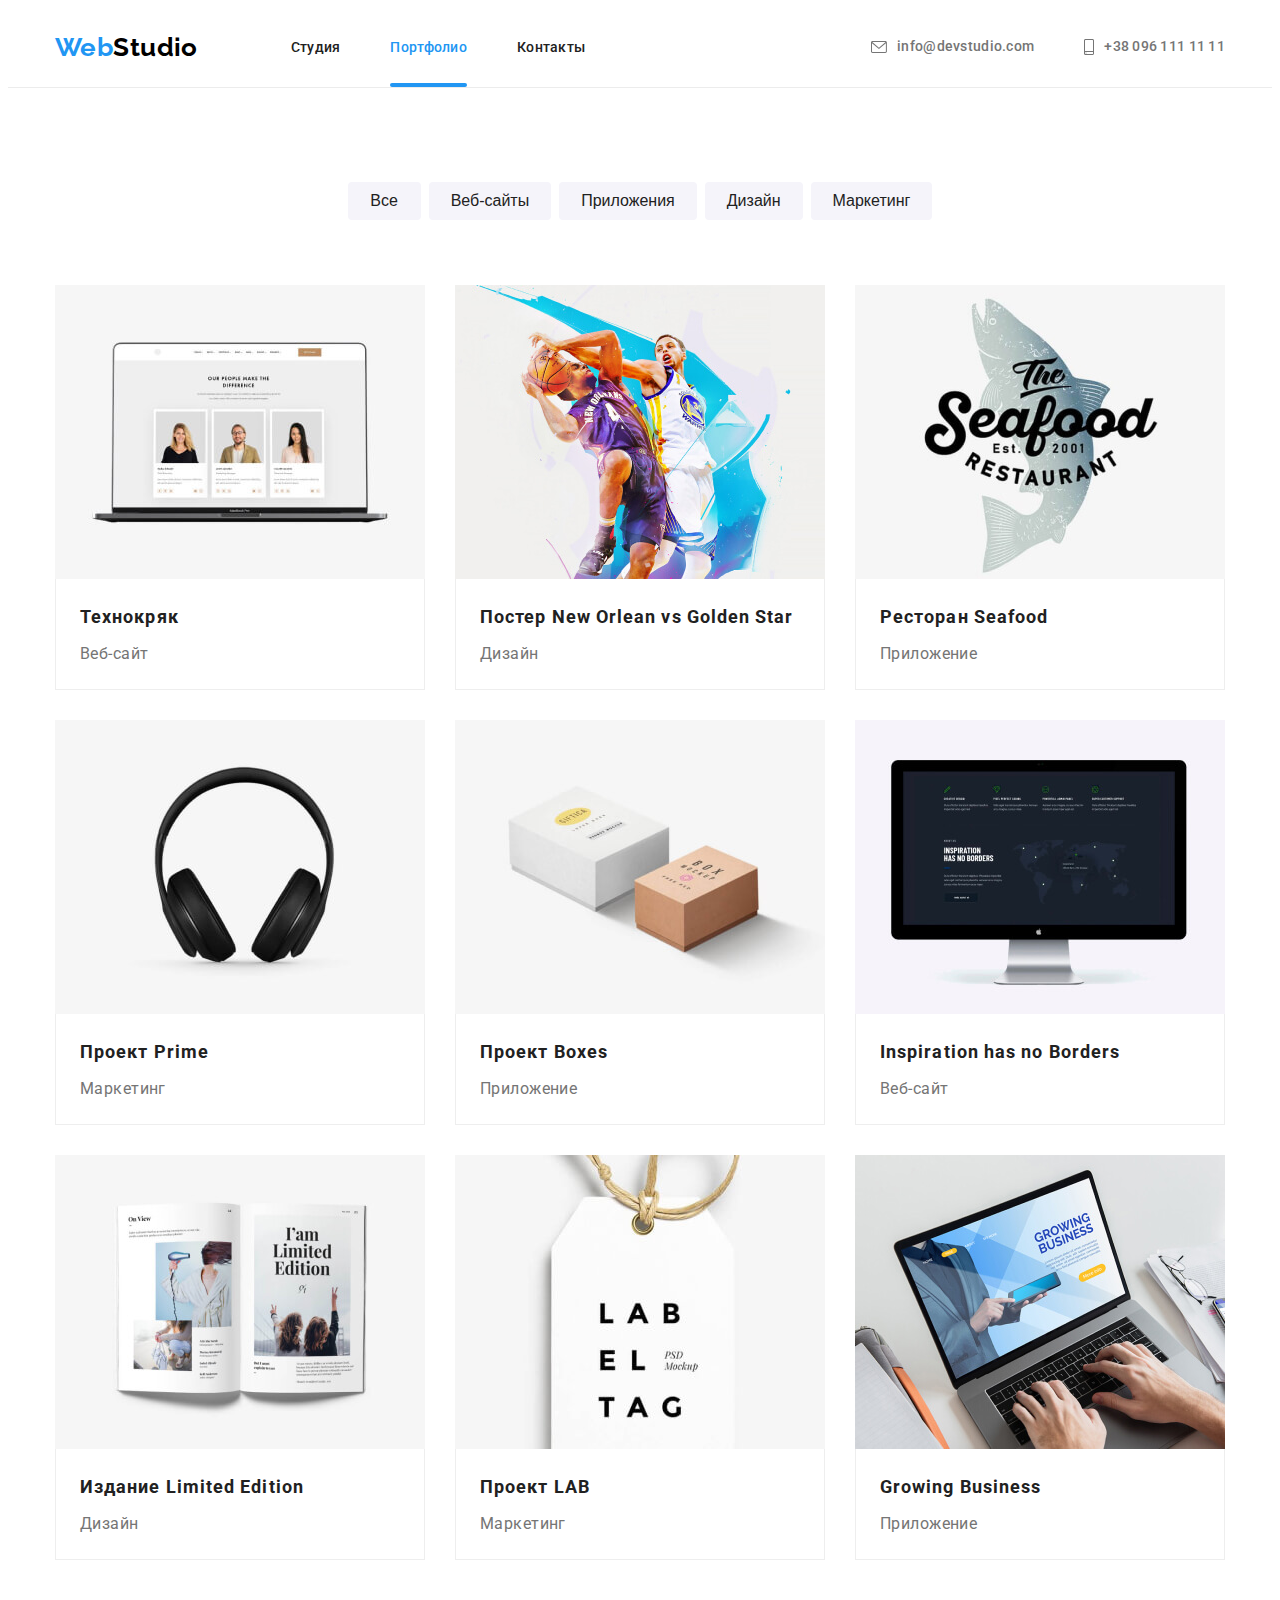
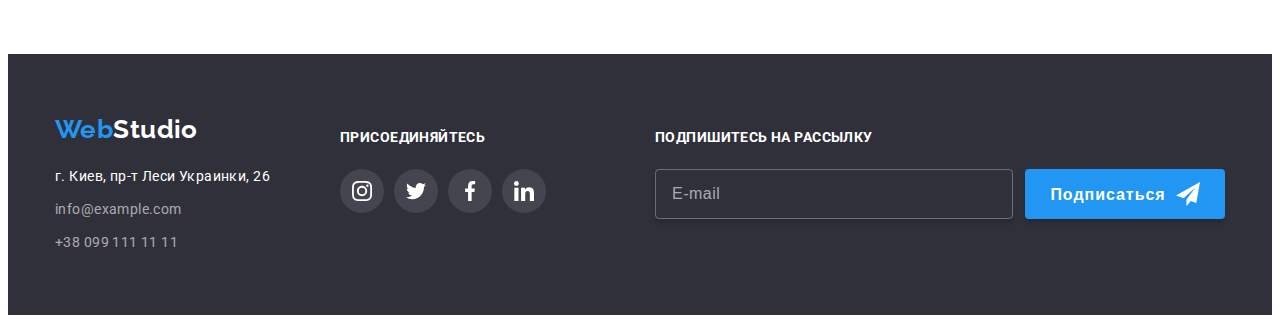
==== commit c06936d5: "add images" ====
--- a/portfolio.html
+++ b/portfolio.html
@@ -16,55 +16,154 @@
       integrity="sha512-Zx6MlUMKSVJoQ+83OwhdILe8cSEsCzfqThJd7J/VA2UrK6Ctj85p+xzqfyuNXE5B1k25uUdmJ2OzItbBy9GHAQ=="
       crossorigin="anonymous"
     />
-    <link rel="stylesheet" href="./css/main.min.css"/> 
+    <link rel="stylesheet" href="./css/main.min.css" />
   </head>
   <body>
-    <!-- <header class="header">
+    <header class="header">
       <div class="container header__container">
-        <a href="" id="home" class="logo logo--header link"
-          ><span class="logo__word">Web</span>Studio</a
-        >
-        <nav>
-          <ul class="list header-nav">
-            <li class="header-nav__item">
-              <a href="./index.html" class="header-nav__link link">Студия</a>
-            </li>
-            <li class="header-nav__item">
+        <div class="small-menu">
+          <div class="logo__container">
+            <a href="" class="logo logo--header link"
+              ><span class="logo__word">Web</span>Studio</a
+            >
+          </div>
+          <button
+            class="small-menu__btn"
+            type="button"
+            data-menu-button
+            aria-controls="menu-container"
+            aria-expanded="false"
+          >
+            <svg
+              class="small-menu__burger"
+              width="24"
+              height="16"
+              xmlns="http://www.w3.org/2000/svg"
+            >
+              <path
+                fill-rule="evenodd"
+                clip-rule="evenodd"
+                d="M0 2.667V0h24v2.667H0zm0 6.666h24V6.667H0v2.666zM0 16h24v-2.667H0V16z"
+              />
+            </svg>
+            <svg
+              class="small-menu__close"
+              width="19"
+              height="19"
+              xmlns="http://www.w3.org/2000/svg"
+            >
+              <path
+                d="M18.667 1.88L16.787 0 9.333 7.453 1.88 0 0 1.88l7.453 7.453L0 16.787l1.88 1.88 7.453-7.454 7.454 7.454 1.88-1.88-7.454-7.454 7.454-7.453z"
+              />
+            </svg>
+          </button>
+          <div class="menu-container" id="menu-container" data-menu>
+            <nav>
+              <ul class="list header-nav">
+                <li class="header-nav__item">
+                  <a href="./index.html" class="header-nav__link link"
+                    >Студия</a
+                  >
+                </li>
+                <li class="header-nav__item">
+                  <a
+                    href="./portfolio.html"
+                    class="header-nav__link link header-nav__link--current"
+                    >Портфолио</a
+                  >
+                </li>
+                <li class="header-nav__item">
+                  <a href="" class="header-nav__link link">Контакты</a>
+                </li>
+              </ul>
+            </nav>
+            <ul class="list header-auth">
+              <li class="header-auth__item">
+                <a
+                  href="tel:+380961111111"
+                  class="header-auth__link link header-auth__link--mobile"
+                >
+                  +38 096 111 11 11</a
+                >
+              </li>
+              <li class="header-auth__item">
+                <a
+                  href="mailto:info@devstudio.com"
+                  class="header-auth__link link"
+                >
+                  info@devstudio.com</a
+                >
+              </li>
+            </ul>
+            <ul class="list header-socials">
+              <li class="header-socials__item">
+                <a class="link header-socials__link" href="">Instagram</a>
+              </li>
+              <li class="header-socials__item">
+                <a class="link header-socials__link" href="">Twitter</a>
+              </li>
+              <li class="header-socials__item">
+                <a class="link header-socials__link" href="">Facebook</a>
+              </li>
+              <li class="header-socials__item">
+                <a class="link header-socials__link" href="">LinkedIn</a>
+              </li>
+            </ul>
+          </div>
+        </div>
+        <div class="big-menu">
+          <a href="" id="home" class="logo logo--header link"
+            ><span class="logo__word">Web</span>Studio</a
+          >
+          <nav>
+            <ul class="list header-nav">
+              <li class="header-nav__item">
+                <a href="./index.html" class="header-nav__link link">Студия</a>
+              </li>
+              <li class="header-nav__item">
+                <a
+                  href="./portfolio.html"
+                  class="header-nav__link link header-nav__link--current"
+                  >Портфолио</a
+                >
+              </li>
+              <li class="header-nav__item">
+                <a href="" class="header-nav__link link">Контакты</a>
+              </li>
+            </ul>
+          </nav>
+          <ul class="list header-auth">
+            <li class="header-auth__item">
               <a
-                href="./portfolio.html"
-                class="header-nav__link link header-nav__link--current"
-                >Портфолио</a
+                href="mailto:info@devstudio.com"
+                class="header-auth__link link"
               >
-            </li>
-            <li class="header-nav__item">
-              <a href="" class="header-nav__link link">Контакты</a>
+                <svg class="header-auth__icon" width="16" height="12">
+                  <use
+                    href="./images/icons/icomoon/sprite.svg#icon-envelope"
+                  ></use>
+                </svg>
+                info@devstudio.com</a
+              >
+            </li>
+            <li class="header-auth__item">
+              <a href="tel:+380961111111" class="header-auth__link link">
+                <svg
+                  class="header-auth__icon header-auth__icon--tel"
+                  width="10"
+                  height="16"
+                >
+                  <use
+                    href="./images/icons/icomoon/sprite.svg#icon-smartphone"
+                  ></use>
+                </svg>
+                +38 096 111 11 11</a
+              >
             </li>
           </ul>
-        </nav>
-        <ul class="list header-auth">
-          <li class="header-auth__item">
-            <a href="mailto:info@devstudio.com" class="header-auth__link link">
-              <svg class="header-auth__icon" width="16" height="12">
-                <use
-                  href="./images/icons/icomoon/sprite.svg#icon-envelope"
-                ></use>
-              </svg>
-              info@devstudio.com</a
-            >
-          </li>
-          <li class="header-auth__item">
-            <a href="tel:+380961111111" class="header-auth__link link">
-              <svg class="header-auth__icon" width="10" height="16">
-                <use
-                  href="./images/icons/icomoon/sprite.svg#icon-smartphone"
-                ></use>
-              </svg>
-              +38 096 111 11 11</a
-            >
-          </li>
-        </ul>
+        </div>
       </div>
-    </header> -->
+    </header>
 
     <main>
       <section class="section">
@@ -92,12 +191,35 @@
             <li class="portfolio__item">
               <a class="portfolio__link link" href="">
                 <div class="portfolio__thumb">
-                  <img
-                    src="./images/portfolio/img1.jpg"
-                    alt="Сайт Технокряк"
-                    width="370"
-                    height="290"
-                  />
+                  <picture>
+                    <source
+                      srcset="
+                        ./images/desktop/portfolio/portfolio1.jpg 1x,
+                        ./images/desktop/portfolio/portfolio1@2x.jpg 2x,
+                        ./images/desktop/portfolio/portfolio1@2x.jpg 3x
+                      "
+                      media="(min-width: 1200px)"
+                      type="image/jpeg"
+                    />
+                    <source
+                      srcset="./images/tablet/portfolio/portfolio1.jpg 1x, 
+                      ./images/tablet/portfolio/portfolio1@2x.jpg 2x"
+                      media="(min-width: 768px)"
+                      type="image/jpeg"
+                    />
+                    <source
+                      srcset="./images/mobile/portfolio/portfolio1.jpg 1x, 
+                      ./images/mobile/portfolio/portfolio1@2x.jpg 2x"
+                      media="(max-width: 767.98px)"
+                      type="image/jpeg"
+                    />
+                    <img
+                      src="./images/mobile/portfolio/portfolio1.jpg"
+                      alt="Сайт Технокряк"
+                      width="450"
+                      height="294"
+                    />
+                  </picture>
                   <div class="portfolio__overlay">
                     <p class="portfolio__content">
                       Технокряк это современная площадка распространения
@@ -117,12 +239,35 @@
             <li class="portfolio__item">
               <a class="portfolio__link link" href="">
                 <div class="portfolio__thumb">
-                  <img
-                    src="./images/portfolio/img2.jpg"
-                    alt="Дизайн постера New Orlean vs Golden Star"
-                    width="370"
-                    height="290"
-                  />
+                  <picture>
+                    <source
+                      srcset="
+                        ./images/desktop/portfolio/portfolio2.jpg 1x,
+                        ./images/desktop/portfolio/portfolio2@2x.jpg 2x,
+                        ./images/desktop/portfolio/portfolio2@2x.jpg 3x
+                      "
+                      media="(min-width: 1200px)"
+                      type="image/jpeg"
+                    />
+                    <source
+                      srcset="./images/tablet/portfolio/portfolio2.jpg 1x, 
+                      ./images/tablet/portfolio/portfolio2@2x.jpg 2x"
+                      media="(min-width: 768px)"
+                      type="image/jpeg"
+                    />
+                    <source
+                      srcset="./images/mobile/portfolio/portfolio2.jpg 1x, 
+                      ./images/mobile/portfolio/portfolio2@2x.jpg 2x"
+                      media="(max-width: 767.98px)"
+                      type="image/jpeg"
+                    />
+                    <img
+                      src="./images/mobile/portfolio/portfolio2.jpg"
+                      alt="Постер New Orlean vs Golden Star"
+                      width="450"
+                      height="294"
+                    />
+                  </picture>
                   <div class="portfolio__overlay">
                     <p class="portfolio__content">
                       Технокряк это современная площадка распространения
@@ -143,12 +288,35 @@
             <li class="portfolio__item">
               <a class="portfolio__link link" href="">
                 <div class="portfolio__thumb">
-                  <img
-                    src="./images/portfolio/img3.jpg"
-                    alt="Приложение ресторана Seafood"
-                    width="370"
-                    height="290"
-                  />
+                  <picture>
+                    <source
+                      srcset="
+                        ./images/desktop/portfolio/portfolio3.jpg 1x,
+                        ./images/desktop/portfolio/portfolio3@2x.jpg 2x,
+                        ./images/desktop/portfolio/portfolio3@2x.jpg 3x
+                      "
+                      media="(min-width: 1200px)"
+                      type="image/jpeg"
+                    />
+                    <source
+                      srcset="./images/tablet/portfolio/portfolio3.jpg 1x, 
+                      ./images/tablet/portfolio/portfolio3@2x.jpg 2x"
+                      media="(min-width: 768px)"
+                      type="image/jpeg"
+                    />
+                    <source
+                      srcset="./images/mobile/portfolio/portfolio3.jpg 1x, 
+                      ./images/mobile/portfolio/portfolio3@2x.jpg 2x"
+                      media="(max-width: 767.98px)"
+                      type="image/jpeg"
+                    />
+                    <img
+                      src="./images/mobile/portfolio/portfolio3.jpg"
+                      alt="Ресторан Seafood"
+                      width="450"
+                      height="294"
+                    />
+                  </picture>
                   <div class="portfolio__overlay">
                     <p class="portfolio__content">
                       Технокряк это современная площадка распространения
@@ -167,12 +335,35 @@
             <li class="portfolio__item">
               <a class="portfolio__link link" href="">
                 <div class="portfolio__thumb">
-                  <img
-                    src="./images/portfolio/img4.jpg"
-                    alt="Иллюстрация к проекту Prime"
-                    width="370"
-                    height="290"
-                  />
+                  <picture>
+                    <source
+                      srcset="
+                        ./images/desktop/portfolio/portfolio4.jpg 1x,
+                        ./images/desktop/portfolio/portfolio4@2x.jpg 2x,
+                        ./images/desktop/portfolio/portfolio4@2x.jpg 3x
+                      "
+                      media="(min-width: 1200px)"
+                      type="image/jpeg"
+                    />
+                    <source
+                      srcset="./images/tablet/portfolio/portfolio4.jpg 1x, 
+                      ./images/tablet/portfolio/portfolio4@2x.jpg 2x"
+                      media="(min-width: 768px)"
+                      type="image/jpeg"
+                    />
+                    <source
+                      srcset="./images/mobile/portfolio/portfolio4.jpg 1x, 
+                      ./images/mobile/portfolio/portfolio4@2x.jpg 2x"
+                      media="(max-width: 767.98px)"
+                      type="image/jpeg"
+                    />
+                    <img
+                      src="./images/mobile/portfolio/portfolio4.jpg"
+                      alt="Проект Prime"
+                      width="450"
+                      height="294"
+                    />
+                  </picture>
                   <div class="portfolio__overlay">
                     <p class="portfolio__content">
                       Технокряк это современная площадка распространения
@@ -191,12 +382,35 @@
             <li class="portfolio__item">
               <a class="portfolio__link link" href="">
                 <div class="portfolio__thumb">
-                  <img
-                    src="./images/portfolio/img5.jpg"
-                    alt="Приложение проекта Boxes"
-                    width="370"
-                    height="290"
-                  />
+                  <picture>
+                    <source
+                      srcset="
+                        ./images/desktop/portfolio/portfolio5.jpg 1x,
+                        ./images/desktop/portfolio/portfolio5@2x.jpg 2x,
+                        ./images/desktop/portfolio/portfolio5@2x.jpg 3x
+                      "
+                      media="(min-width: 1200px)"
+                      type="image/jpeg"
+                    />
+                    <source
+                      srcset="./images/tablet/portfolio/portfolio5.jpg 1x, 
+                      ./images/tablet/portfolio/portfolio5@2x.jpg 2x"
+                      media="(min-width: 768px)"
+                      type="image/jpeg"
+                    />
+                    <source
+                      srcset="./images/mobile/portfolio/portfolio5.jpg 1x, 
+                      ./images/mobile/portfolio/portfolio5@2x.jpg 2x"
+                      media="(max-width: 767.98px)"
+                      type="image/jpeg"
+                    />
+                    <img
+                      src="./images/mobile/portfolio/portfolio5.jpg"
+                      alt="Проект Boxes"
+                      width="450"
+                      height="294"
+                    />
+                  </picture>
                   <div class="portfolio__overlay">
                     <p class="portfolio__content">
                       Технокряк это современная площадка распространения
@@ -215,12 +429,35 @@
             <li class="portfolio__item">
               <a class="portfolio__link link" href="">
                 <div class="portfolio__thumb">
-                  <img
-                    src="./images/portfolio/img6.jpg"
-                    alt="Сайт Inspiration has no Borders"
-                    width="370"
-                    height="290"
-                  />
+                  <picture>
+                    <source
+                      srcset="
+                        ./images/desktop/portfolio/portfolio6.jpg 1x,
+                        ./images/desktop/portfolio/portfolio6@2x.jpg 2x,
+                        ./images/desktop/portfolio/portfolio6@2x.jpg 3x
+                      "
+                      media="(min-width: 1200px)"
+                      type="image/jpeg"
+                    />
+                    <source
+                      srcset="./images/tablet/portfolio/portfolio6.jpg 1x, 
+                      ./images/tablet/portfolio/portfolio6@2x.jpg 2x"
+                      media="(min-width: 768px)"
+                      type="image/jpeg"
+                    />
+                    <source
+                      srcset="./images/mobile/portfolio/portfolio6.jpg 1x, 
+                      ./images/mobile/portfolio/portfolio6@2x.jpg 2x"
+                      media="(max-width: 767.98px)"
+                      type="image/jpeg"
+                    />
+                    <img
+                      src="./images/mobile/portfolio/portfolio6.jpg"
+                      alt="Inspiration has no Border"
+                      width="450"
+                      height="294"
+                    />
+                  </picture>
                   <div class="portfolio__overlay">
                     <p class="portfolio__content">
                       Технокряк это современная площадка распространения
@@ -239,12 +476,35 @@
             <li class="portfolio__item">
               <a class="portfolio__link link" href="">
                 <div class="portfolio__thumb">
-                  <img
-                    src="./images/portfolio/img7.jpg"
-                    alt="Дизайн издания Limited Edition"
-                    width="370"
-                    height="290"
-                  />
+                  <picture>
+                    <source
+                      srcset="
+                        ./images/desktop/portfolio/portfolio7.jpg 1x,
+                        ./images/desktop/portfolio/portfolio7@2x.jpg 2x,
+                        ./images/desktop/portfolio/portfolio7@2x.jpg 3x
+                      "
+                      media="(min-width: 1200px)"
+                      type="image/jpeg"
+                    />
+                    <source
+                      srcset="./images/tablet/portfolio/portfolio7.jpg 1x, 
+                      ./images/tablet/portfolio/portfolio7@2x.jpg 2x"
+                      media="(min-width: 768px)"
+                      type="image/jpeg"
+                    />
+                    <source
+                      srcset="./images/mobile/portfolio/portfolio7.jpg 1x, 
+                      ./images/mobile/portfolio/portfolio7@2x.jpg 2x"
+                      media="(max-width: 767.98px)"
+                      type="image/jpeg"
+                    />
+                    <img
+                      src="./images/mobile/portfolio/portfolio7.jpg"
+                      alt="Издание Limited Edition"
+                      width="450"
+                      height="294"
+                    />
+                  </picture>
                   <div class="portfolio__overlay">
                     <p class="portfolio__content">
                       Технокряк это современная площадка распространения
@@ -263,12 +523,35 @@
             <li class="portfolio__item">
               <a class="portfolio__link link" href="">
                 <div class="portfolio__thumb">
-                  <img
-                    src="./images/portfolio/img8.jpg"
-                    alt="Иллюстрация к проекту LAB"
-                    width="370"
-                    height="290"
-                  />
+                  <picture>
+                    <source
+                      srcset="
+                        ./images/desktop/portfolio/portfolio8.jpg 1x,
+                        ./images/desktop/portfolio/portfolio8@2x.jpg 2x,
+                        ./images/desktop/portfolio/portfolio8@2x.jpg 3x
+                      "
+                      media="(min-width: 1200px)"
+                      type="image/jpeg"
+                    />
+                    <source
+                      srcset="./images/tablet/portfolio/portfolio8.jpg 1x, 
+                      ./images/tablet/portfolio/portfolio8@2x.jpg 2x"
+                      media="(min-width: 768px)"
+                      type="image/jpeg"
+                    />
+                    <source
+                      srcset="./images/mobile/portfolio/portfolio8.jpg 1x, 
+                      ./images/mobile/portfolio/portfolio8@2x.jpg 2x"
+                      media="(max-width: 767.98px)"
+                      type="image/jpeg"
+                    />
+                    <img
+                      src="./images/mobile/portfolio/portfolio8.jpg"
+                      alt="Проект LAB"
+                      width="450"
+                      height="294"
+                    />
+                  </picture>
                   <div class="portfolio__overlay">
                     <p class="portfolio__content">
                       Технокряк это современная площадка распространения
@@ -287,12 +570,35 @@
             <li class="portfolio__item">
               <a class="portfolio__link link" href="">
                 <div class="portfolio__thumb">
-                  <img
-                    src="./images/portfolio/img9.jpg"
-                    alt="Приложение Growing Business"
-                    width="370"
-                    height="290"
-                  />
+                  <picture>
+                    <source
+                      srcset="
+                        ./images/desktop/portfolio/portfolio9.jpg 1x,
+                        ./images/desktop/portfolio/portfolio9@2x.jpg 2x,
+                        ./images/desktop/portfolio/portfolio9@2x.jpg 3x
+                      "
+                      media="(min-width: 1200px)"
+                      type="image/jpeg"
+                    />
+                    <source
+                      srcset="./images/tablet/portfolio/portfolio9.jpg 1x, 
+                      ./images/tablet/portfolio/portfolio9@2x.jpg 2x"
+                      media="(min-width: 768px)"
+                      type="image/jpeg"
+                    />
+                    <source
+                      srcset="./images/mobile/portfolio/portfolio9.jpg 1x, 
+                      ./images/mobile/portfolio/portfolio9@2x.jpg 2x"
+                      media="(max-width: 767.98px)"
+                      type="image/jpeg"
+                    />
+                    <img
+                      src="./images/mobile/portfolio/portfolio9.jpg"
+                      alt="Growing Business"
+                      width="450"
+                      height="294"
+                    />
+                  </picture>
                   <div class="portfolio__overlay">
                     <p class="portfolio__content">
                       Технокряк это современная площадка распространения
@@ -313,97 +619,99 @@
       </section>
     </main>
 
-    <!-- <footer class="footer">
+    <footer class="footer">
       <div class="container footer__container">
-        <div>
-          <a href="#home" class="logo logo--footer link"
-            ><span class="logo__word">Web</span>Studio</a
-          >
+        <div class="footer__small-container">
+          <div>
+            <a href="#home" class="logo logo--footer link"
+              ><span class="logo__word">Web</span>Studio</a
+            >
 
-          <address class="address">
-            <ul class="list">
-              <li class="address__item">
-                <a
-                  href="https://goo.gl/maps/PmJtXKr7N3SHuHkD6"
-                  target="_blank"
-                  rel="noopener noreferrer"
-                  class="address__link link"
-                  >г. Киев, пр-т Леси Украинки, 26</a
-                >
-              </li>
-              <li class="address__item">
-                <a
-                  href="mailto:info@example.com"
-                  class="address__link address--contact link"
-                  >info@example.com</a
-                >
-              </li>
-              <li class="address__item">
-                <a
-                  href="tel:+380991111111"
-                  class="address__link address--contact link"
-                  >+38 099 111 11 11</a
-                >
+            <address class="address">
+              <ul class="list">
+                <li class="address__item">
+                  <a
+                    href="https://goo.gl/maps/PmJtXKr7N3SHuHkD6"
+                    target="_blank"
+                    rel="noopener noreferrer"
+                    class="address__link link"
+                    >г. Киев, пр-т Леси Украинки, 26</a
+                  >
+                </li>
+                <li class="address__item">
+                  <a
+                    href="mailto:info@example.com"
+                    class="address__link address--contact link"
+                    >info@example.com</a
+                  >
+                </li>
+                <li class="address__item">
+                  <a
+                    href="tel:+380991111111"
+                    class="address__link address--contact link"
+                    >+38 099 111 11 11</a
+                  >
+                </li>
+              </ul>
+            </address>
+          </div>
+          <div class="footer__socials-container">
+            <p class="footer__title">Присоединяйтесь</p>
+            <ul class="list socials">
+              <li class="socials__item">
+                <a class="link socials__link socials__link--dark-bg" href="">
+                  <svg
+                    class="socials__icon socials__icon--dark-bg"
+                    width="20"
+                    height="20"
+                  >
+                    <use
+                      href="./images/icons/icomoon/sprite.svg#icon-instagram"
+                    ></use>
+                  </svg>
+                </a>
+              </li>
+              <li class="socials__item">
+                <a class="link socials__link socials__link--dark-bg" href="">
+                  <svg
+                    class="socials__icon socials__icon--dark-bg"
+                    width="20"
+                    height="20"
+                  >
+                    <use
+                      href="./images/icons/icomoon/sprite.svg#icon-twitter"
+                    ></use>
+                  </svg>
+                </a>
+              </li>
+              <li class="socials__item">
+                <a class="link socials__link socials__link--dark-bg" href="">
+                  <svg
+                    class="socials__icon socials__icon--dark-bg"
+                    width="20"
+                    height="20"
+                  >
+                    <use
+                      href="./images/icons/icomoon/sprite.svg#icon-facebook"
+                    ></use>
+                  </svg>
+                </a>
+              </li>
+              <li class="socials__item">
+                <a class="link socials__link socials__link--dark-bg" href="">
+                  <svg
+                    class="socials__icon socials__icon--dark-bg"
+                    width="20"
+                    height="20"
+                  >
+                    <use
+                      href="./images/icons/icomoon/sprite.svg#icon-linkedin"
+                    ></use>
+                  </svg>
+                </a>
               </li>
             </ul>
-          </address>
-        </div>
-        <div class="footer__socials-container">
-          <p class="footer__title">Присоединяйтесь</p>
-          <ul class="list socials">
-            <li class="socials__item">
-              <a class="link socials__link socials__link--dark-bg" href="">
-                <svg
-                  class="socials__icon socials__icon--dark-bg"
-                  width="20"
-                  height="20"
-                >
-                  <use
-                    href="./images/icons/icomoon/sprite.svg#icon-instagram"
-                  ></use>
-                </svg>
-              </a>
-            </li>
-            <li class="socials__item">
-              <a class="link socials__link socials__link--dark-bg" href="">
-                <svg
-                  class="socials__icon socials__icon--dark-bg"
-                  width="20"
-                  height="20"
-                >
-                  <use
-                    href="./images/icons/icomoon/sprite.svg#icon-twitter"
-                  ></use>
-                </svg>
-              </a>
-            </li>
-            <li class="socials__item">
-              <a class="link socials__link socials__link--dark-bg" href="">
-                <svg
-                  class="socials__icon socials__icon--dark-bg"
-                  width="20"
-                  height="20"
-                >
-                  <use
-                    href="./images/icons/icomoon/sprite.svg#icon-facebook"
-                  ></use>
-                </svg>
-              </a>
-            </li>
-            <li class="socials__item">
-              <a class="link socials__link socials__link--dark-bg" href="">
-                <svg
-                  class="socials__icon socials__icon--dark-bg"
-                  width="20"
-                  height="20"
-                >
-                  <use
-                    href="./images/icons/icomoon/sprite.svg#icon-linkedin"
-                  ></use>
-                </svg>
-              </a>
-            </li>
-          </ul>
+          </div>
         </div>
         <div class="footer__signup-container">
           <p class="footer__title">Подпишитесь на рассылку</p>
@@ -438,6 +746,7 @@
           </form>
         </div>
       </div>
-    </footer> -->
+    </footer>
+    <script src="./js/mobile-menu.js"></script>
   </body>
 </html>
--- a/css/main.min.css
+++ b/css/main.min.css
@@ -1,3 +1,3 @@
 :root{--main-text-cl: #757575;--title-cl: #212121;--accent-cl: #2196f3;--alt-text-cl: #ffffff;--main-bg: #ffffff;--dark-bg: #2f303a;--second-bg: #f5f4fa;--main-font: "Roboto", sans-serif;--logo-font: "Raleway", sans-serif;--card-shadow: 0px 1px 1px rgba(0, 0, 0, 0.12),
-    0px 4px 4px rgba(0, 0, 0, 0.06), 1px 4px 6px rgba(0, 0, 0, 0.16)}html{-webkit-box-sizing:border-box;box-sizing:border-box}*,*::after,*::before{-webkit-box-sizing:inherit;box-sizing:inherit}h1,h2,h3,h4,h5,h6,p{margin-top:0}img{display:block;width:100%;height:auto}body{background-color:var(--main-bg);color:var(--main-text-cl);font-family:var(--main-font);font-size:14px;line-height:1.7;letter-spacing:0.03em}.list{list-style:none;padding-left:0;margin:0}.link{text-decoration:none;color:inherit}.visually-hidden{position:absolute !important;clip:rect(1px 1px 1px 1px);clip:rect(1px, 1px, 1px, 1px);padding:0 !important;border:0 !important;height:1px !important;width:1px !important;overflow:hidden}.container{padding-left:15px;padding-right:15px;margin-left:auto;margin-right:auto;width:100%}@media screen and (min-width: 480px){.container{max-width:480px}}@media screen and (min-width: 768px){.container{max-width:768px}}@media screen and (min-width: 1200px){.container{max-width:1200px}}.header{border-bottom:1px solid #ececec}.header__container{display:-webkit-box;display:-ms-flexbox;display:flex;-webkit-box-align:center;-ms-flex-align:center;align-items:center;padding-top:24px;padding-bottom:24px}.header-nav{display:-webkit-inline-box;display:-ms-inline-flexbox;display:inline-flex}.header-nav .header-nav__item:not(:last-child){margin-right:50px}.header-nav .header-nav__link--current{color:var(--accent-cl);position:relative;padding-top:32px;padding-bottom:32px}.header-nav .header-nav__link--current::after{content:"";width:100%;height:4px;background:var(--accent-cl);border-radius:2px;position:absolute;bottom:0;left:0}.header-nav__link{color:var(--title-cl);font-weight:500;font-size:14px;line-height:1.14;letter-spacing:0.02em;-webkit-transition-property:color;transition-property:color;-webkit-transition-duration:250ms;transition-duration:250ms;-webkit-transition-timing-function:cubic-bezier(0.4, 0, 0.2, 1);transition-timing-function:cubic-bezier(0.4, 0, 0.2, 1)}.header-nav__link:hover,.header-nav__link:focus{color:var(--accent-cl)}.header-auth{display:-webkit-inline-box;display:-ms-inline-flexbox;display:inline-flex;margin-left:auto}.header-auth .header-auth__item:not(:last-child){margin-right:50px}.header-auth__link{display:-webkit-box;display:-ms-flexbox;display:flex;-webkit-box-align:center;-ms-flex-align:center;align-items:center;color:#757575;font-weight:500;font-size:14px;line-height:1.14;letter-spacing:0.02em;-webkit-transition-property:color;transition-property:color;-webkit-transition-duration:250ms;transition-duration:250ms;-webkit-transition-timing-function:cubic-bezier(0.4, 0, 0.2, 1);transition-timing-function:cubic-bezier(0.4, 0, 0.2, 1)}.header-auth__link:hover,.header-auth__link:focus{color:var(--accent-cl)}.header-auth__icon{fill:currentColor;margin-right:10px;padding:0}.logo{font-family:var(--logo-font);font-weight:700;font-size:26px;line-height:1.19}.logo--header{margin-right:93px;color:#000000}.logo--footer{color:#ffffff}.logo__word{color:var(--accent-cl)}.section{padding-bottom:60px;padding-top:60px}@media screen and (min-width: 1200px){.section{padding-bottom:94px;padding-top:94px}}.section--second-bg{background-color:var(--second-bg)}.hero{max-width:1600px;padding-top:200px;padding-bottom:200px;background-color:var(--dark-bg);background-image:-webkit-gradient(linear, left top, right top, from(rgba(47,48,58,0.4)), to(rgba(47,48,58,0.4))),url(../images/mainimg/mainimg.jpg);background-image:linear-gradient(to right, rgba(47,48,58,0.4), rgba(47,48,58,0.4)),url(../images/mainimg/mainimg.jpg);background-repeat:no-repeat;background-position:center}.hero__title{max-width:696px;margin-right:auto;margin-left:auto;margin-bottom:30px;color:#ffffff;font-weight:900;font-size:44px;line-height:1.36;text-align:center;letter-spacing:0.06em;text-transform:uppercase}.hero__btn{min-width:200px;min-height:50px;margin:0 auto;padding:10px 32px;border:none;border-radius:4px;display:-webkit-box;display:-ms-flexbox;display:flex;-webkit-box-align:center;-ms-flex-align:center;align-items:center;font-weight:700;font-size:16px;line-height:1.87;text-align:center;letter-spacing:0.06em;color:#ffffff;background-color:var(--accent-cl);cursor:pointer}.title{margin-bottom:50px;font-size:36px;line-height:1.16;text-align:center;color:var(--title-cl)}@media screen and (max-width: 1199px){.title{margin-bottom:30px;font-size:28px;line-height:1.17}}.features{display:-webkit-box;display:-ms-flexbox;display:flex;-ms-flex-wrap:wrap;flex-wrap:wrap;-webkit-box-pack:justify;-ms-flex-pack:justify;justify-content:space-between}.features__item{max-width:450px}@media screen and (min-width: 768px){.features__item{max-width:354px}}@media screen and (min-width: 1200px){.features__item{max-width:270px}}.features__title{margin-bottom:10px;font-size:14px;line-height:1.14;text-transform:uppercase;color:var(--title-cl)}@media screen and (max-width: 767px){.features__title{text-align:center}}.features__text{margin-bottom:0}.features__icon{display:-webkit-box;display:-ms-flexbox;display:flex;-webkit-box-align:center;-ms-flex-align:center;align-items:center;-webkit-box-pack:center;-ms-flex-pack:center;justify-content:center;max-width:450px;height:120px;background-color:var(--second-bg);border-radius:4px;margin-bottom:30px}@media screen and (min-width: 768px){.features__icon{max-width:354px}}@media screen and (min-width: 1200px){.features__icon{max-width:270px}}@media screen and (max-width: 767px){.features__item:not(:last-child){margin-bottom:30px}}@media screen and (min-width: 768px) and (max-width: 1199px){.features__item:nth-child(-n+2){margin-bottom:30px}}.activity{padding-top:0;padding-bottom:94px}@media screen and (max-width: 1199px){.activity{display:none}}.activity__list{display:-webkit-box;display:-ms-flexbox;display:flex;-webkit-box-pack:justify;-ms-flex-pack:justify;justify-content:space-between}.activity__thumb{position:relative}.activity__box{display:-webkit-box;display:-ms-flexbox;display:flex;-webkit-box-pack:center;-ms-flex-pack:center;justify-content:center;-webkit-box-align:center;-ms-flex-align:center;align-items:center;position:absolute;width:100%;height:70px;bottom:0;left:0;background:rgba(47,48,58,0.8)}.activity__subtitle{font-weight:700;font-size:14px;line-height:1.14;text-align:center;text-transform:uppercase;color:#ffffff;margin-bottom:0}.team{display:-webkit-box;display:-ms-flexbox;display:flex;-ms-flex-wrap:wrap;flex-wrap:wrap;-webkit-box-pack:justify;-ms-flex-pack:justify;justify-content:space-between;font-size:16px;line-height:1.18;text-align:center}@media screen and (max-width: 767px){.team__item:not(:last-child){margin-bottom:30px}}@media screen and (min-width: 768px) and (max-width: 1199px){.team__item:nth-child(-n+2){margin-bottom:30px}}.team-box{-webkit-box-shadow:0px 1px 3px rgba(0,0,0,0.12),0px 1px 1px rgba(0,0,0,0.14),0px 2px 1px rgba(0,0,0,0.2);box-shadow:0px 1px 3px rgba(0,0,0,0.12),0px 1px 1px rgba(0,0,0,0.14),0px 2px 1px rgba(0,0,0,0.2);border-radius:0px 0px 4px 4px;max-width:450px}@media screen and (min-width: 768px){.team-box{max-width:354px}}@media screen and (min-width: 1200px){.team-box{max-width:270px}}.team-box__card{padding:30px 122px 24px 122px;background-color:#fff}@media screen and (min-width: 768px){.team-box__card{padding:30px 74px 24px 74px}}@media screen and (min-width: 1200px){.team-box__card{padding:30px 32px}}.team-box__function{margin-top:10px;margin-bottom:16px}.team-box__name{margin-bottom:0;color:var(--title-cl);font-weight:500;font-size:16px;line-height:1.18;text-align:center}.socials{display:-webkit-box;display:-ms-flexbox;display:flex}.socials__link{width:44px;height:44px;display:-webkit-box;display:-ms-flexbox;display:flex;-webkit-box-align:center;-ms-flex-align:center;align-items:center;-webkit-box-pack:center;-ms-flex-pack:center;justify-content:center;border-radius:50px;-webkit-transition-property:background-color;transition-property:background-color;-webkit-transition-duration:250ms;transition-duration:250ms;-webkit-transition-timing-function:cubic-bezier(0.4, 0, 0.2, 1);transition-timing-function:cubic-bezier(0.4, 0, 0.2, 1)}.socials__link:hover,.socials__link:focus{background-color:var(--accent-cl)}.socials__link:hover .socials__icon,.socials__link:focus .socials__icon{fill:#fff}.socials__link--dark-bg{background-color:rgba(255,255,255,0.1)}.socials__icon{fill:#afb1b8;-webkit-transition-property:fill;transition-property:fill;-webkit-transition-duration:250ms;transition-duration:250ms;-webkit-transition-timing-function:cubic-bezier(0.4, 0, 0.2, 1);transition-timing-function:cubic-bezier(0.4, 0, 0.2, 1)}.socials__icon--dark-bg{fill:#fff}.socials__item:not(:last-child){margin-right:10px}.clients{display:-webkit-box;display:-ms-flexbox;display:flex;-ms-flex-wrap:wrap;flex-wrap:wrap;-webkit-box-pack:center;-ms-flex-pack:center;justify-content:center}@media screen and (max-width: 480px){.clients__item{width:290px;display:-webkit-box;display:-ms-flexbox;display:flex;-webkit-box-pack:center;-ms-flex-pack:center;justify-content:center}}@media screen and (min-width: 768px){.clients__item{margin-right:30px}}@media screen and (max-width: 480px){.clients__item:not(:last-child){margin-bottom:30px}}@media screen and (min-width: 480px) and (max-width: 767px){.clients__item:nth-child(-n+4){margin-bottom:30px}}@media screen and (min-width: 480px) and (max-width: 767px){.clients__item:nth-child(2n+1){margin-right:30px}}@media screen and (min-width: 768px) and (max-width: 1199px){.clients__item:nth-child(3n){margin-right:0}}@media screen and (min-width: 768px) and (max-width: 1199px){.clients__item:nth-child(-n+3){margin-bottom:30px}}@media screen and (min-width: 1200px){.clients__item:last-child{margin-right:0}}.clients__icon{fill:#afb1b8;-webkit-transition-property:fill;transition-property:fill;-webkit-transition-duration:250ms;transition-duration:250ms;-webkit-transition-timing-function:cubic-bezier(0.4, 0, 0.2, 1);transition-timing-function:cubic-bezier(0.4, 0, 0.2, 1)}.clients__link{display:-webkit-box;display:-ms-flexbox;display:flex;-webkit-box-align:center;-ms-flex-align:center;align-items:center;-webkit-box-pack:center;-ms-flex-pack:center;justify-content:center;width:210px;height:92px;border:1px solid #afb1b8;border-radius:4px;-webkit-transition-property:border-color;transition-property:border-color;-webkit-transition-duration:250ms;transition-duration:250ms;-webkit-transition-timing-function:cubic-bezier(0.4, 0, 0.2, 1);transition-timing-function:cubic-bezier(0.4, 0, 0.2, 1)}@media screen and (min-width: 768px){.clients__link{width:226px}}@media screen and (min-width: 1200px){.clients__link{width:170px}}.clients__link:hover,.clients__link:focus{border-color:var(--accent-cl)}.clients__link:hover .clients__icon,.clients__link:focus .clients__icon{fill:var(--accent-cl)}.buttons{display:-webkit-box;display:-ms-flexbox;display:flex;-ms-flex-wrap:wrap;flex-wrap:wrap;margin-bottom:40px}@media screen and (min-width: 768px){.buttons{-webkit-box-pack:center;-ms-flex-pack:center;justify-content:center;-ms-flex-wrap:nowrap;flex-wrap:nowrap;margin-bottom:30px}}@media screen and (min-width: 1200px){.buttons{margin-bottom:50px}}.buttons__item:not(:last-child){margin-right:8px;margin-bottom:15px}@media screen and (min-width: 768px){.buttons__item{margin-bottom:0}}.filter-btn{padding:6px 22px;min-width:73px;min-height:38px;border-radius:4px;border:none;color:var(--title-cl);background-color:var(--second-bg);font-weight:500;font-size:16px;line-height:1.62;text-align:center;cursor:pointer;-webkit-transition-property:background-color, color, -webkit-box-shadow;transition-property:background-color, color, -webkit-box-shadow;transition-property:background-color, color, box-shadow;transition-property:background-color, color, box-shadow, -webkit-box-shadow;-webkit-transition-duration:250ms;transition-duration:250ms;-webkit-transition-timing-function:cubic-bezier(0.4, 0, 0.2, 1);transition-timing-function:cubic-bezier(0.4, 0, 0.2, 1)}.filter-btn:hover,.filter-btn:focus{background-color:var(--accent-cl);color:#ffffff;-webkit-box-shadow:0px 3px 1px rgba(0,0,0,0.1),0px 1px 2px rgba(0,0,0,0.08),0px 2px 2px rgba(0,0,0,0.12);box-shadow:0px 3px 1px rgba(0,0,0,0.1),0px 1px 2px rgba(0,0,0,0.08),0px 2px 2px rgba(0,0,0,0.12)}.portfolio{display:-webkit-box;display:-ms-flexbox;display:flex;-ms-flex-wrap:wrap;flex-wrap:wrap}@media screen and (min-width: 768px){.portfolio{-webkit-box-pack:justify;-ms-flex-pack:justify;justify-content:space-between}}.portfolio__card{width:100%;border:1px solid #eeeeee;border-top:none;padding:20px 24px}.portfolio__title{margin-top:0;margin-bottom:0;font-size:18px;line-height:2;letter-spacing:0.06em;color:var(--title-cl)}.portfolio__direction{margin-top:4px;margin-bottom:0px;font-size:16px;line-height:1.87}.portfolio__content{display:block;width:322px;height:168px;margin-bottom:0;font-size:18px;line-height:1.56;color:#ffffff}@media screen and (min-width: 768px) and (max-width: 1199px){.portfolio__card--big{height:146px}}.portfolio__item{display:-webkit-box;display:-ms-flexbox;display:flex}.portfolio__item:not(:last-child){margin-bottom:30px}@media screen and (min-width: 1200px){.portfolio__item{margin-right:30px;margin-bottom:30px;-ms-flex-preferred-size:calc((100% - 30px * 2) / 3);flex-basis:calc((100% - 30px * 2) / 3)}}@media screen and (min-width: 1200px){.portfolio__item:nth-child(3n){margin-right:0}}@media screen and (min-width: 1200px){.portfolio__item:nth-child(n+7){margin-bottom:0}}.portfolio__link{display:block;width:450px;-webkit-transition-property:border, -webkit-box-sizing, -webkit-box-shadow;transition-property:border, -webkit-box-sizing, -webkit-box-shadow;transition-property:box-sizing, border, box-shadow;transition-property:box-sizing, border, box-shadow, -webkit-box-sizing, -webkit-box-shadow;-webkit-transition-duration:250ms;transition-duration:250ms;-webkit-transition-timing-function:cubic-bezier(0.4, 0, 0.2, 1);transition-timing-function:cubic-bezier(0.4, 0, 0.2, 1)}@media screen and (min-width: 768px){.portfolio__link{width:354px}}@media screen and (min-width: 1200px){.portfolio__link{width:370px}}.portfolio__link:hover,.portfolio__link:focus{-webkit-box-shadow:var(--card-shadow);box-shadow:var(--card-shadow)}.portfolio__link:hover .portfolio__overlay,.portfolio__link:focus .portfolio__overlay{-webkit-transform:translateY(0);transform:translateY(0)}.portfolio__thumb{position:relative;overflow:hidden}.portfolio__thumb .portfolio__overlay{display:-webkit-box;display:-ms-flexbox;display:flex;-webkit-box-pack:center;-ms-flex-pack:center;justify-content:center;-webkit-box-align:center;-ms-flex-align:center;align-items:center;position:absolute;width:100%;height:100%;top:0;left:0;background:rgba(33,150,243,0.9);-webkit-transform:translateY(100%);transform:translateY(100%);-webkit-transition-property:-webkit-transform;transition-property:-webkit-transform;transition-property:transform;transition-property:transform, -webkit-transform;-webkit-transition-duration:250ms;transition-duration:250ms;-webkit-transition-timing-function:cubic-bezier(0.4, 0, 0.2, 1);transition-timing-function:cubic-bezier(0.4, 0, 0.2, 1)}.footer{background-color:#2f303a}.footer__container{display:-webkit-box;display:-ms-flexbox;display:flex;padding-top:60px;padding-bottom:60px}.footer__socials-container{margin-left:70px;padding-top:12px}.footer__title{margin-bottom:20px;font-weight:700;line-height:1, 14;text-transform:uppercase;color:#ffffff}.footer__signup-container{padding-top:12px;margin-left:auto}.footer__signup-form{display:-webkit-box;display:-ms-flexbox;display:flex}.footer__button{display:-webkit-box;display:-ms-flexbox;display:flex;-webkit-box-align:center;-ms-flex-align:center;align-items:center;-webkit-box-pack:center;-ms-flex-pack:center;justify-content:center;padding:0;min-width:200px;min-height:50px;background-color:var(--accent-cl);-webkit-box-shadow:0px 4px 4px rgba(0,0,0,0.15);box-shadow:0px 4px 4px rgba(0,0,0,0.15);border-radius:4px;border:none;cursor:pointer}.footer__button-text{font-weight:700;font-size:16px;line-height:1.87;letter-spacing:0.06em;color:#ffffff}.footer__button-icon{margin-left:10px}.footer__email-form{width:358px;height:50px;padding:15px 0 15px 16px;margin-right:12px;border:1px solid rgba(255,255,255,0.3);-webkit-box-shadow:0px 4px 4px rgba(0,0,0,0.15);box-shadow:0px 4px 4px rgba(0,0,0,0.15);border-radius:4px;background-color:transparent;color:#fff}.footer__email-form::-webkit-input-placeholder{font-size:16px;line-height:1, 25;letter-spacing:0.03em;color:rgba(255,255,255,0.6)}.footer__email-form:-ms-input-placeholder{font-size:16px;line-height:1, 25;letter-spacing:0.03em;color:rgba(255,255,255,0.6)}.footer__email-form::-ms-input-placeholder{font-size:16px;line-height:1, 25;letter-spacing:0.03em;color:rgba(255,255,255,0.6)}.footer__email-form::placeholder{font-size:16px;line-height:1, 25;letter-spacing:0.03em;color:rgba(255,255,255,0.6)}.address{margin-top:20px;font-style:normal;font-size:14px;line-height:1.7;color:#ffffff}.address__item:not(:last-child){margin-bottom:9px}.address--contact{color:rgba(255,255,255,0.6)}.address__link{-webkit-transition-property:color;transition-property:color;-webkit-transition-duration:250ms;transition-duration:250ms;-webkit-transition-timing-function:cubic-bezier(0.4, 0, 0.2, 1);transition-timing-function:cubic-bezier(0.4, 0, 0.2, 1)}.address__link:hover,.address__link:focus{color:var(--accent-cl)}.backdrop{position:fixed;top:0;left:0;background-color:rgba(0,0,0,0.2);width:100%;height:100%;opacity:1;visibility:visible;-webkit-transition:opacity 250ms cubic-bezier(0.4, 0, 0.2, 1),visibility 250ms cubic-bezier(0.4, 0, 0.2, 1);transition:opacity 250ms cubic-bezier(0.4, 0, 0.2, 1),visibility 250ms cubic-bezier(0.4, 0, 0.2, 1)}.backdrop.is-hidden{opacity:0;pointer-events:none;visibility:hidden}.backdrop.is-hidden .modal{-webkit-transform:translate(-50%, -50%) scale(0.5);transform:translate(-50%, -50%) scale(0.5)}.modal{position:absolute;top:50%;left:50%;-webkit-transform:translate(-50%, -50%) scale(1);transform:translate(-50%, -50%) scale(1);width:528px;height:581px;background-color:#ffffff;-webkit-box-shadow:0px 1px 3px rgba(0,0,0,0.12),0px 1px 1px rgba(0,0,0,0.14),0px 2px 1px rgba(0,0,0,0.2);box-shadow:0px 1px 3px rgba(0,0,0,0.12),0px 1px 1px rgba(0,0,0,0.14),0px 2px 1px rgba(0,0,0,0.2);border-radius:4px;-webkit-transition:-webkit-transform 250ms cubic-bezier(0.4, 0, 0.2, 1);transition:-webkit-transform 250ms cubic-bezier(0.4, 0, 0.2, 1);transition:transform 250ms cubic-bezier(0.4, 0, 0.2, 1);transition:transform 250ms cubic-bezier(0.4, 0, 0.2, 1), -webkit-transform 250ms cubic-bezier(0.4, 0, 0.2, 1)}.modal__btn{position:absolute;top:8px;right:8px;display:-webkit-box;display:-ms-flexbox;display:flex;-webkit-box-pack:center;-ms-flex-pack:center;justify-content:center;-webkit-box-align:center;-ms-flex-align:center;align-items:center;width:30px;height:30px;-webkit-box-sizing:border-box;box-sizing:border-box;background-color:#ffffff;border:1px solid rgba(0,0,0,0.1);border-radius:50%;cursor:pointer;-webkit-transition:fill 250ms cubic-bezier(0.4, 0, 0.2, 1);transition:fill 250ms cubic-bezier(0.4, 0, 0.2, 1)}.modal__icon{fill:#000}.modal__btn:hover .modal__icon,.modal__btn:focus .modal__icon{fill:var(--accent-cl)}.data{padding-left:40px;padding-right:40px;padding-bottom:40px;padding-top:40px}.data__field{position:relative;display:-webkit-box;display:-ms-flexbox;display:flex;-webkit-box-orient:vertical;-webkit-box-direction:normal;-ms-flex-direction:column;flex-direction:column;margin-bottom:10px}.data__label{font-size:12px;line-height:1.16;letter-spacing:0.01em}.data__icon{position:absolute;bottom:11px;left:12px;-webkit-transition:fill 250ms cubic-bezier(0.4, 0, 0.2, 1);transition:fill 250ms cubic-bezier(0.4, 0, 0.2, 1)}.data__text{margin-bottom:12px;font-weight:700;font-size:20px;line-height:1, 15;text-align:center;color:var(--title-cl)}.data__contract{margin-left:4px;color:var(--accent-cl)}.data__input{min-width:448px;min-height:40px;padding:0 0 0 42px;margin-top:4px;border:1px solid rgba(33,33,33,0.2);border-radius:4px;outline:none;-webkit-transition:border-color 250ms cubic-bezier(0.4, 0, 0.2, 1);transition:border-color 250ms cubic-bezier(0.4, 0, 0.2, 1)}.data__input:focus{border-color:var(--accent-cl)}.data__input:focus+.data__icon{fill:var(--accent-cl)}.data__comment{width:448px;height:120px;padding:12px 16px;margin-top:4px;border:1px solid rgba(33,33,33,0.2);border-radius:4px;resize:none;outline:none;-webkit-transition:border-color 250ms cubic-bezier(0.4, 0, 0.2, 1);transition:border-color 250ms cubic-bezier(0.4, 0, 0.2, 1)}.data__comment::-webkit-input-placeholder{font-size:12px;line-height:1.16;letter-spacing:0.01em;color:rgba(117,117,117,0.5)}.data__comment:-ms-input-placeholder{font-size:12px;line-height:1.16;letter-spacing:0.01em;color:rgba(117,117,117,0.5)}.data__comment::-ms-input-placeholder{font-size:12px;line-height:1.16;letter-spacing:0.01em;color:rgba(117,117,117,0.5)}.data__comment::placeholder{font-size:12px;line-height:1.16;letter-spacing:0.01em;color:rgba(117,117,117,0.5)}.data__comment:focus{border-color:var(--accent-cl)}.data__checkbox-input{position:absolute !important;clip:rect(1px 1px 1px 1px);clip:rect(1px, 1px, 1px, 1px);padding:0 !important;border:0 !important;height:1px !important;width:1px !important;overflow:hidden}.data__checkbox-input:checked+.data__checkbox-icon{background-image:url(../images/icons/icomoon/checkon.svg);background-color:var(--accent-cl);background-size:contain;background-origin:border-box}.data__checkbox-input:focus+.data__checkbox-icon{border-color:var(--accent-cl)}.data__checkbox-icon{display:inline-block;margin-right:9px;width:16px;height:15px;-webkit-transition:background-color 250ms cubic-bezier(0.4, 0, 0.2, 1);transition:background-color 250ms cubic-bezier(0.4, 0, 0.2, 1);border:2px solid #000000;border-radius:2px}.data__checkbox-label{display:-webkit-box;display:-ms-flexbox;display:flex;-webkit-box-align:center;-ms-flex-align:center;align-items:center;-webkit-box-pack:center;-ms-flex-pack:center;justify-content:center}.data__btn{width:200px;height:50px;margin-right:auto;margin-left:auto;margin-top:30px;display:-webkit-box;display:-ms-flexbox;display:flex;-webkit-box-align:center;-ms-flex-align:center;align-items:center;-webkit-box-pack:center;-ms-flex-pack:center;justify-content:center;background-color:var(--accent-cl);border:none;-webkit-box-shadow:0px 4px 4px rgba(0,0,0,0.15);box-shadow:0px 4px 4px rgba(0,0,0,0.15);border-radius:4px;font-weight:700;font-size:16px;line-height:1.87;letter-spacing:0.06em;color:#ffffff;cursor:pointer;-webkit-transition:background-color 250ms cubic-bezier(0.4, 0, 0.2, 1);transition:background-color 250ms cubic-bezier(0.4, 0, 0.2, 1)}.data__btn:hover,.data__btn:focus{background-color:#188ce8}
+    0px 4px 4px rgba(0, 0, 0, 0.06), 1px 4px 6px rgba(0, 0, 0, 0.16)}html{-webkit-box-sizing:border-box;box-sizing:border-box}*,*::after,*::before{-webkit-box-sizing:inherit;box-sizing:inherit}h1,h2,h3,h4,h5,h6,p{margin-top:0}img{display:block;max-width:100%;height:auto}body{background-color:var(--main-bg);color:var(--main-text-cl);font-family:var(--main-font);font-size:14px;line-height:1.7;letter-spacing:0.03em}.list{list-style:none;padding-left:0;margin:0}.link{text-decoration:none;color:inherit}.visually-hidden{position:absolute !important;clip:rect(1px 1px 1px 1px);clip:rect(1px, 1px, 1px, 1px);padding:0 !important;border:0 !important;height:1px !important;width:1px !important;overflow:hidden}.container{padding-left:15px;padding-right:15px;margin-left:auto;margin-right:auto;width:100%}@media screen and (min-width: 480px){.container{max-width:480px}}@media screen and (min-width: 768px){.container{max-width:768px}}@media screen and (min-width: 1200px){.container{max-width:1200px}}.header{border-bottom:1px solid #ececec}.header__container{padding-top:16px;padding-bottom:16px}@media screen and (min-width: 768px){.header__container{padding-top:21px;padding-bottom:21px}}@media screen and (min-width: 1200px){.header__container{padding-top:24px;padding-bottom:24px}}@media screen and (min-width: 768px){.header-nav{display:-webkit-inline-box;display:-ms-inline-flexbox;display:inline-flex}}.header-nav .header-nav__item:not(:last-child){margin-bottom:32px}@media screen and (min-width: 768px){.header-nav .header-nav__item:not(:last-child){margin-right:50px;margin-bottom:0}}.header-nav .header-nav__link--current{color:var(--accent-cl);position:relative;padding-top:32px;padding-bottom:34px}@media screen and (min-width: 1200px){.header-nav .header-nav__link--current{padding-top:32px;padding-bottom:32px}}@media screen and (min-width: 768px){.header-nav .header-nav__link--current::after{content:"";width:100%;height:4px;background:var(--accent-cl);border-radius:2px;position:absolute;bottom:0;left:0}}.header-nav__link{color:var(--title-cl);font-weight:500;font-size:40px;line-height:1.17;letter-spacing:0.02em;-webkit-transition-property:color;transition-property:color;-webkit-transition-duration:250ms;transition-duration:250ms;-webkit-transition-timing-function:cubic-bezier(0.4, 0, 0.2, 1);transition-timing-function:cubic-bezier(0.4, 0, 0.2, 1)}@media screen and (min-width: 768px){.header-nav__link{font-size:14px;line-height:1.14}}.header-nav__link:hover,.header-nav__link:focus{color:var(--accent-cl)}.header-auth{margin-bottom:64px;margin-top:64px}@media screen and (min-width: 768px){.header-auth{display:block;margin-left:auto;margin-bottom:0;margin-top:0}}@media screen and (min-width: 1200px){.header-auth{display:-webkit-inline-box;display:-ms-inline-flexbox;display:inline-flex}}.header-auth .header-auth__item:not(:last-child){margin-bottom:32px}@media screen and (min-width: 768px){.header-auth .header-auth__item:not(:last-child){margin-bottom:10px}}@media screen and (min-width: 1200px){.header-auth .header-auth__item:not(:last-child){margin-right:50px;margin-bottom:0}}.header-auth__link{display:-webkit-box;display:-ms-flexbox;display:flex;-webkit-box-align:center;-ms-flex-align:center;align-items:center;font-weight:500;font-size:24px;line-height:1.16;letter-spacing:0.02em;color:#757575;-webkit-transition-property:color;transition-property:color;-webkit-transition-duration:250ms;transition-duration:250ms;-webkit-transition-timing-function:cubic-bezier(0.4, 0, 0.2, 1);transition-timing-function:cubic-bezier(0.4, 0, 0.2, 1)}@media screen and (max-width: 479px){.header-auth__link{font-size:20px}}@media screen and (min-width: 768px){.header-auth__link{font-size:14px;line-height:1.14}}.header-auth__link:hover,.header-auth__link:focus{color:var(--accent-cl)}.header-auth__link--mobile{font-size:34px;line-height:1.17;color:var(--accent-cl)}@media screen and (max-width: 479px){.header-auth__link--mobile{font-size:24px}}.header-auth__icon{width:14px;height:10px;fill:currentColor;padding:0;margin-right:8px}@media screen and (min-width: 1200px){.header-auth__icon{width:16px;height:12px;margin-right:10px}}.header-auth__icon--tel{width:10px;height:14px}@media screen and (min-width: 1200px){.header-auth__icon--tel{width:10px;height:16px}}.small-menu{display:-webkit-box;display:-ms-flexbox;display:flex;-webkit-box-pack:justify;-ms-flex-pack:justify;justify-content:space-between}@media screen and (min-width: 768px){.small-menu{display:none}}.big-menu{display:none}@media screen and (min-width: 768px){.big-menu{display:-webkit-box;display:-ms-flexbox;display:flex;-webkit-box-align:center;-ms-flex-align:center;align-items:center}}.small-menu__btn{position:relative;width:40px;height:40px;padding:0;z-index:100;display:-webkit-box;display:-ms-flexbox;display:flex;-webkit-box-pack:center;-ms-flex-pack:center;justify-content:center;-webkit-box-align:center;-ms-flex-align:center;align-items:center;-webkit-box-sizing:border-box;box-sizing:border-box;background-color:#ffffff;border:none;cursor:pointer;-webkit-transition:fill 250ms cubic-bezier(0.4, 0, 0.2, 1);transition:fill 250ms cubic-bezier(0.4, 0, 0.2, 1)}.small-menu__burger{position:absolute;-webkit-transition:fill 250ms cubic-bezier(0.4, 0, 0.2, 1);transition:fill 250ms cubic-bezier(0.4, 0, 0.2, 1)}.small-menu__burger:hover,.small-menu__burger:focus{fill:var(--accent-cl)}.small-menu__close{position:absolute;-webkit-transition:fill 250ms cubic-bezier(0.4, 0, 0.2, 1);transition:fill 250ms cubic-bezier(0.4, 0, 0.2, 1)}.small-menu__close:hover,.small-menu__close:focus{fill:var(--accent-cl)}.small-menu__btn .small-menu__close{display:none}.small-menu__btn.is-open .small-menu__burger{display:none}.small-menu__btn.is-open .small-menu__close{display:block;position:fixed}.menu-container{display:none;position:absolute;z-index:99;top:0;left:0;width:100%;height:100vh;background-color:#fff;padding:48px 0 48px 40px;overflow-y:scroll}.menu-container.is-open{display:block}.logo__container{display:-webkit-box;display:-ms-flexbox;display:flex;-webkit-box-align:center;-ms-flex-align:center;align-items:center}.header-socials{display:-webkit-box;display:-ms-flexbox;display:flex;margin-top:auto}.header-socials__item{border:1px solid rgba(33,33,33,0.2);border-top:none;border-left:none;border-bottom:none;padding-right:10px;padding-left:10px}.header-socials__item:first-child{padding-left:0}.header-socials__item:last-child{border-right:none}.header-socials__link{font-weight:500;font-size:18px;line-height:1.22;letter-spacing:0.02em;color:var(--accent-cl)}@media screen and (max-width: 479px){.header-socials__link{font-size:10px}}.logo{font-family:var(--logo-font);font-weight:700;font-size:24px;line-height:1.16}@media screen and (min-width: 1200px){.logo{font-size:26px;line-height:1.19}}.logo--header{color:#000000}@media screen and (min-width: 768px){.logo--header{margin-right:88px}}@media screen and (min-width: 1200px){.logo--header{margin-right:93px}}.logo--footer{color:#ffffff}.logo__word{color:var(--accent-cl)}.section{padding-bottom:60px;padding-top:60px}@media screen and (min-width: 1200px){.section{padding-bottom:94px;padding-top:94px}}.section--second-bg{background-color:var(--second-bg)}.hero{max-width:1600px;padding-top:118px;padding-bottom:118px;background-color:var(--dark-bg);background-image:-webkit-gradient(linear, left top, right top, from(rgba(47,48,58,0.4)), to(rgba(47,48,58,0.4))),url(../../images/mobile/hero/hero.jpg);background-image:linear-gradient(to right, rgba(47,48,58,0.4), rgba(47,48,58,0.4)),url(../../images/mobile/hero/hero.jpg);background-repeat:no-repeat;background-position:center;background-size:cover}@media screen and (min-width: 1200px){.hero{padding-top:200px;padding-bottom:200px}}.hero__title{max-width:360px;margin-right:auto;margin-left:auto;margin-bottom:30px;color:#ffffff;font-weight:900;font-size:26px;line-height:1.62;text-align:center;letter-spacing:0.06em;text-transform:uppercase}@media screen and (min-width: 1200px){.hero__title{max-width:696px;font-size:44px;line-height:1.36}}.hero__btn{min-width:200px;min-height:50px;margin:0 auto;padding:10px 32px;border:none;border-radius:4px;display:-webkit-box;display:-ms-flexbox;display:flex;-webkit-box-align:center;-ms-flex-align:center;align-items:center;font-weight:700;font-size:16px;line-height:1.87;text-align:center;letter-spacing:0.06em;color:#ffffff;background-color:var(--accent-cl);cursor:pointer}@media (min-device-pixel-ratio: 2), (-webkit-min-device-pixel-ratio: 2), (min-resolution: 192dpi), (min-resolution: 2dppx){.hero{background-image:-webkit-gradient(linear, left top, right top, from(rgba(47,48,58,0.4)), to(rgba(47,48,58,0.4))),url(../../images/mobile/hero/hero@2x.jpg);background-image:linear-gradient(to right, rgba(47,48,58,0.4), rgba(47,48,58,0.4)),url(../../images/mobile/hero/hero@2x.jpg)}}@media (min-width: 481px){.hero{background-image:-webkit-gradient(linear, left top, right top, from(rgba(47,48,58,0.4)), to(rgba(47,48,58,0.4))),url(../../images/tablet/hero/hero.jpg);background-image:linear-gradient(to right, rgba(47,48,58,0.4), rgba(47,48,58,0.4)),url(../../images/tablet/hero/hero.jpg)}}@media (min-width: 481px) and (min-device-pixel-ratio: 2), (min-width: 481px) and (-webkit-min-device-pixel-ratio: 2), (min-width: 481px) and (min-resolution: 192dpi), (min-width: 481px) and (min-resolution: 2dppx){.hero{background-image:-webkit-gradient(linear, left top, right top, from(rgba(47,48,58,0.4)), to(rgba(47,48,58,0.4))),url(../../images/tablet/hero/hero@2x.jpg);background-image:linear-gradient(to right, rgba(47,48,58,0.4), rgba(47,48,58,0.4)),url(../../images/tablet/hero/hero@2x.jpg)}}@media (min-width: 768px){.hero{background-image:-webkit-gradient(linear, left top, right top, from(rgba(47,48,58,0.4)), to(rgba(47,48,58,0.4))),url(../../images/desktop/hero/hero.jpg);background-image:linear-gradient(to right, rgba(47,48,58,0.4), rgba(47,48,58,0.4)),url(../../images/desktop/hero/hero.jpg)}}@media (min-width: 768px) and (min-device-pixel-ratio: 2), (min-width: 768px) and (-webkit-min-device-pixel-ratio: 2), (min-width: 768px) and (min-resolution: 192dpi), (min-width: 768px) and (min-resolution: 2dppx){.hero{background-image:-webkit-gradient(linear, left top, right top, from(rgba(47,48,58,0.4)), to(rgba(47,48,58,0.4))),url(../../images/desktop/hero/hero@2x.jpg);background-image:linear-gradient(to right, rgba(47,48,58,0.4), rgba(47,48,58,0.4)),url(../../images/desktop/hero/hero@2x.jpg)}}@media screen and (min-width: 1200px){.hero{height:600px;max-width:1600px;padding:200px 15px}}.title{margin-bottom:50px;font-size:36px;line-height:1.16;text-align:center;color:var(--title-cl)}@media screen and (max-width: 1199px){.title{margin-bottom:30px;font-size:28px;line-height:1.17}}.features{display:-webkit-box;display:-ms-flexbox;display:flex;-ms-flex-wrap:wrap;flex-wrap:wrap;-webkit-box-pack:justify;-ms-flex-pack:justify;justify-content:space-between}.features__item{max-width:450px}@media screen and (min-width: 768px){.features__item{max-width:354px}}@media screen and (min-width: 1200px){.features__item{max-width:270px}}.features__title{margin-bottom:10px;font-size:14px;line-height:1.14;text-transform:uppercase;color:var(--title-cl)}@media screen and (max-width: 767px){.features__title{text-align:center}}.features__text{margin-bottom:0}.features__icon{display:-webkit-box;display:-ms-flexbox;display:flex;-webkit-box-align:center;-ms-flex-align:center;align-items:center;-webkit-box-pack:center;-ms-flex-pack:center;justify-content:center;max-width:450px;height:120px;background-color:var(--second-bg);border-radius:4px;margin-bottom:30px}@media screen and (min-width: 768px){.features__icon{max-width:354px}}@media screen and (min-width: 1200px){.features__icon{max-width:270px}}@media screen and (max-width: 767px){.features__item:not(:last-child){margin-bottom:30px}}@media screen and (min-width: 768px) and (max-width: 1199px){.features__item:nth-child(-n+2){margin-bottom:30px}}.activity{padding-top:0;padding-bottom:94px}@media screen and (max-width: 1199px){.activity{display:none}}.activity__list{display:-webkit-box;display:-ms-flexbox;display:flex;-webkit-box-pack:justify;-ms-flex-pack:justify;justify-content:space-between}.activity__thumb{position:relative}.activity__box{display:-webkit-box;display:-ms-flexbox;display:flex;-webkit-box-pack:center;-ms-flex-pack:center;justify-content:center;-webkit-box-align:center;-ms-flex-align:center;align-items:center;position:absolute;width:100%;height:70px;bottom:0;left:0;background:rgba(47,48,58,0.8)}.activity__subtitle{font-weight:700;font-size:14px;line-height:1.14;text-align:center;text-transform:uppercase;color:#ffffff;margin-bottom:0}.team{display:-webkit-box;display:-ms-flexbox;display:flex;-ms-flex-wrap:wrap;flex-wrap:wrap;-webkit-box-pack:justify;-ms-flex-pack:justify;justify-content:space-between;font-size:16px;line-height:1.18;text-align:center}@media screen and (max-width: 767px){.team__item:not(:last-child){margin-bottom:30px}}@media screen and (min-width: 768px) and (max-width: 1199px){.team__item:nth-child(-n+2){margin-bottom:30px}}.team-box{-webkit-box-shadow:0px 1px 3px rgba(0,0,0,0.12),0px 1px 1px rgba(0,0,0,0.14),0px 2px 1px rgba(0,0,0,0.2);box-shadow:0px 1px 3px rgba(0,0,0,0.12),0px 1px 1px rgba(0,0,0,0.14),0px 2px 1px rgba(0,0,0,0.2);border-radius:0px 0px 4px 4px;max-width:450px}@media screen and (min-width: 768px){.team-box{max-width:354px}}@media screen and (min-width: 1200px){.team-box{max-width:270px}}.team-box__card{padding-top:30px;padding-bottom:24px;background-color:#fff;display:-webkit-box;display:-ms-flexbox;display:flex;-webkit-box-orient:vertical;-webkit-box-direction:normal;-ms-flex-direction:column;flex-direction:column;-webkit-box-align:center;-ms-flex-align:center;align-items:center}@media screen and (min-width: 768px){.team-box__card{padding:30px 74px 24px 74px}}@media screen and (min-width: 1200px){.team-box__card{padding:30px 32px}}.team-box__function{margin-top:10px;margin-bottom:16px}.team-box__name{margin-bottom:0;color:var(--title-cl);font-weight:500;font-size:16px;line-height:1.18;text-align:center}.socials{display:-webkit-box;display:-ms-flexbox;display:flex}.socials__link{width:44px;height:44px;display:-webkit-box;display:-ms-flexbox;display:flex;-webkit-box-align:center;-ms-flex-align:center;align-items:center;-webkit-box-pack:center;-ms-flex-pack:center;justify-content:center;border-radius:50px;-webkit-transition-property:background-color;transition-property:background-color;-webkit-transition-duration:250ms;transition-duration:250ms;-webkit-transition-timing-function:cubic-bezier(0.4, 0, 0.2, 1);transition-timing-function:cubic-bezier(0.4, 0, 0.2, 1)}.socials__link:hover,.socials__link:focus{background-color:var(--accent-cl)}.socials__link:hover .socials__icon,.socials__link:focus .socials__icon{fill:#fff}.socials__link--dark-bg{background-color:rgba(255,255,255,0.1)}.socials__icon{fill:#afb1b8;-webkit-transition-property:fill;transition-property:fill;-webkit-transition-duration:250ms;transition-duration:250ms;-webkit-transition-timing-function:cubic-bezier(0.4, 0, 0.2, 1);transition-timing-function:cubic-bezier(0.4, 0, 0.2, 1)}.socials__icon--dark-bg{fill:#fff}.socials__item:not(:last-child){margin-right:10px}.clients{display:-webkit-box;display:-ms-flexbox;display:flex;-ms-flex-wrap:wrap;flex-wrap:wrap;-webkit-box-pack:center;-ms-flex-pack:center;justify-content:center}@media screen and (max-width: 480px){.clients__item{width:290px;display:-webkit-box;display:-ms-flexbox;display:flex;-webkit-box-pack:center;-ms-flex-pack:center;justify-content:center}}@media screen and (min-width: 768px){.clients__item{margin-right:30px}}@media screen and (max-width: 480px){.clients__item:not(:last-child){margin-bottom:30px}}@media screen and (min-width: 480px) and (max-width: 767px){.clients__item:nth-child(-n+4){margin-bottom:30px}}@media screen and (min-width: 480px) and (max-width: 767px){.clients__item:nth-child(2n+1){margin-right:30px}}@media screen and (min-width: 768px) and (max-width: 1199px){.clients__item:nth-child(3n){margin-right:0}}@media screen and (min-width: 768px) and (max-width: 1199px){.clients__item:nth-child(-n+3){margin-bottom:30px}}@media screen and (min-width: 1200px){.clients__item:last-child{margin-right:0}}.clients__icon{fill:#afb1b8;-webkit-transition-property:fill;transition-property:fill;-webkit-transition-duration:250ms;transition-duration:250ms;-webkit-transition-timing-function:cubic-bezier(0.4, 0, 0.2, 1);transition-timing-function:cubic-bezier(0.4, 0, 0.2, 1)}.clients__link{display:-webkit-box;display:-ms-flexbox;display:flex;-webkit-box-align:center;-ms-flex-align:center;align-items:center;-webkit-box-pack:center;-ms-flex-pack:center;justify-content:center;width:210px;height:92px;border:1px solid #afb1b8;border-radius:4px;-webkit-transition-property:border-color;transition-property:border-color;-webkit-transition-duration:250ms;transition-duration:250ms;-webkit-transition-timing-function:cubic-bezier(0.4, 0, 0.2, 1);transition-timing-function:cubic-bezier(0.4, 0, 0.2, 1)}@media screen and (min-width: 768px){.clients__link{width:226px}}@media screen and (min-width: 1200px){.clients__link{width:170px}}.clients__link:hover,.clients__link:focus{border-color:var(--accent-cl)}.clients__link:hover .clients__icon,.clients__link:focus .clients__icon{fill:var(--accent-cl)}.buttons{display:-webkit-box;display:-ms-flexbox;display:flex;-ms-flex-wrap:wrap;flex-wrap:wrap;margin-bottom:40px}@media screen and (min-width: 768px){.buttons{-webkit-box-pack:center;-ms-flex-pack:center;justify-content:center;-ms-flex-wrap:nowrap;flex-wrap:nowrap;margin-bottom:30px}}@media screen and (min-width: 1200px){.buttons{margin-bottom:50px}}.buttons__item:not(:last-child){margin-right:8px;margin-bottom:15px}@media screen and (min-width: 768px){.buttons__item{margin-bottom:0}}.filter-btn{padding:6px 22px;min-width:73px;min-height:38px;border-radius:4px;border:none;color:var(--title-cl);background-color:var(--second-bg);font-weight:500;font-size:16px;line-height:1.62;text-align:center;cursor:pointer;-webkit-transition-property:background-color, color, -webkit-box-shadow;transition-property:background-color, color, -webkit-box-shadow;transition-property:background-color, color, box-shadow;transition-property:background-color, color, box-shadow, -webkit-box-shadow;-webkit-transition-duration:250ms;transition-duration:250ms;-webkit-transition-timing-function:cubic-bezier(0.4, 0, 0.2, 1);transition-timing-function:cubic-bezier(0.4, 0, 0.2, 1)}.filter-btn:hover,.filter-btn:focus{background-color:var(--accent-cl);color:#ffffff;-webkit-box-shadow:0px 3px 1px rgba(0,0,0,0.1),0px 1px 2px rgba(0,0,0,0.08),0px 2px 2px rgba(0,0,0,0.12);box-shadow:0px 3px 1px rgba(0,0,0,0.1),0px 1px 2px rgba(0,0,0,0.08),0px 2px 2px rgba(0,0,0,0.12)}.portfolio{display:-webkit-box;display:-ms-flexbox;display:flex;-ms-flex-wrap:wrap;flex-wrap:wrap}@media screen and (min-width: 768px){.portfolio{-webkit-box-pack:justify;-ms-flex-pack:justify;justify-content:space-between}}.portfolio__card{width:100%;border:1px solid #eeeeee;border-top:none;padding:20px 24px}.portfolio__title{margin-top:0;margin-bottom:0;font-size:18px;line-height:2;letter-spacing:0.06em;color:var(--title-cl)}.portfolio__direction{margin-top:4px;margin-bottom:0px;font-size:16px;line-height:1.87}.portfolio__content{display:block;width:322px;height:168px;margin-bottom:0;font-size:18px;line-height:1.56;color:#ffffff}@media screen and (min-width: 768px) and (max-width: 1199px){.portfolio__card--big{height:146px}}.portfolio__item{display:-webkit-box;display:-ms-flexbox;display:flex}.portfolio__item:not(:last-child){margin-bottom:30px}@media screen and (min-width: 1200px){.portfolio__item{margin-right:30px;margin-bottom:30px;-ms-flex-preferred-size:calc((100% - 30px * 2) / 3);flex-basis:calc((100% - 30px * 2) / 3)}}@media screen and (min-width: 1200px){.portfolio__item:nth-child(3n){margin-right:0}}@media screen and (min-width: 1200px){.portfolio__item:nth-child(n+7){margin-bottom:0}}.portfolio__link{display:block;-webkit-transition-property:border, -webkit-box-sizing, -webkit-box-shadow;transition-property:border, -webkit-box-sizing, -webkit-box-shadow;transition-property:box-sizing, border, box-shadow;transition-property:box-sizing, border, box-shadow, -webkit-box-sizing, -webkit-box-shadow;-webkit-transition-duration:250ms;transition-duration:250ms;-webkit-transition-timing-function:cubic-bezier(0.4, 0, 0.2, 1);transition-timing-function:cubic-bezier(0.4, 0, 0.2, 1)}@media screen and (min-width: 768px){.portfolio__link{width:354px}}@media screen and (min-width: 1200px){.portfolio__link{width:370px}}.portfolio__link:hover,.portfolio__link:focus{-webkit-box-shadow:var(--card-shadow);box-shadow:var(--card-shadow)}.portfolio__link:hover .portfolio__overlay,.portfolio__link:focus .portfolio__overlay{-webkit-transform:translateY(0);transform:translateY(0)}.portfolio__thumb{position:relative;overflow:hidden}.portfolio__thumb .portfolio__overlay{display:-webkit-box;display:-ms-flexbox;display:flex;-webkit-box-pack:center;-ms-flex-pack:center;justify-content:center;-webkit-box-align:center;-ms-flex-align:center;align-items:center;position:absolute;width:100%;height:100%;top:0;left:0;background:rgba(33,150,243,0.9);-webkit-transform:translateY(100%);transform:translateY(100%);-webkit-transition-property:-webkit-transform;transition-property:-webkit-transform;transition-property:transform;transition-property:transform, -webkit-transform;-webkit-transition-duration:250ms;transition-duration:250ms;-webkit-transition-timing-function:cubic-bezier(0.4, 0, 0.2, 1);transition-timing-function:cubic-bezier(0.4, 0, 0.2, 1)}.footer{background-color:#2f303a;text-align:center}@media screen and (min-width: 1200px){.footer{text-align:left}}.footer__container{padding-top:60px;padding-bottom:60px;display:-webkit-box;display:-ms-flexbox;display:flex;-webkit-box-orient:vertical;-webkit-box-direction:normal;-ms-flex-direction:column;flex-direction:column;-webkit-box-align:center;-ms-flex-align:center;align-items:center}@media screen and (min-width: 1200px){.footer__container{display:-webkit-box;display:-ms-flexbox;display:flex;-webkit-box-orient:horizontal;-webkit-box-direction:normal;-ms-flex-direction:row;flex-direction:row;-webkit-box-align:start;-ms-flex-align:start;align-items:flex-start}}.footer__socials-container{margin-top:60px}@media screen and (min-width: 768px){.footer__socials-container{margin-top:0;margin-left:165px;padding-top:5px}}@media screen and (min-width: 1200px){.footer__socials-container{margin-left:70px;margin-top:0;padding-top:12px}}.footer__title{margin-bottom:20px;font-weight:700;line-height:1, 14;text-transform:uppercase;color:#ffffff}.footer__signup-container{margin-top:60px}@media screen and (min-width: 1200px){.footer__signup-container{margin-left:auto;margin-top:0;padding-top:12px}}.footer__signup-form{display:-webkit-box;display:-ms-flexbox;display:flex;-webkit-box-orient:vertical;-webkit-box-direction:normal;-ms-flex-direction:column;flex-direction:column;-webkit-box-align:center;-ms-flex-align:center;align-items:center}@media screen and (min-width: 1200px){.footer__signup-form{-webkit-box-orient:horizontal;-webkit-box-direction:normal;-ms-flex-direction:row;flex-direction:row;-webkit-box-align:start;-ms-flex-align:start;align-items:flex-start}}.footer__button{display:-webkit-box;display:-ms-flexbox;display:flex;-webkit-box-align:center;-ms-flex-align:center;align-items:center;-webkit-box-pack:center;-ms-flex-pack:center;justify-content:center;padding:0;margin-top:20px;min-width:200px;min-height:50px;background-color:var(--accent-cl);-webkit-box-shadow:0px 4px 4px rgba(0,0,0,0.15);box-shadow:0px 4px 4px rgba(0,0,0,0.15);border-radius:4px;border:none;cursor:pointer}@media screen and (min-width: 1200px){.footer__button{margin-top:0}}.footer__button-text{font-weight:700;font-size:16px;line-height:1.87;letter-spacing:0.06em;color:#ffffff}.footer__button-icon{margin-left:10px}.footer__small-container{display:-webkit-box;display:-ms-flexbox;display:flex;-webkit-box-orient:vertical;-webkit-box-direction:normal;-ms-flex-direction:column;flex-direction:column}@media screen and (min-width: 768px){.footer__small-container{-webkit-box-orient:horizontal;-webkit-box-direction:normal;-ms-flex-direction:row;flex-direction:row;-webkit-box-align:start;-ms-flex-align:start;align-items:flex-start}}@media screen and (min-width: 1200px){.footer__small-container{-webkit-box-orient:horizontal;-webkit-box-direction:normal;-ms-flex-direction:row;flex-direction:row}}.footer__email-form{min-width:290px;height:50px;padding:15px 0 15px 16px;border:1px solid rgba(255,255,255,0.3);-webkit-box-shadow:0px 4px 4px rgba(0,0,0,0.15);box-shadow:0px 4px 4px rgba(0,0,0,0.15);border-radius:4px;background-color:transparent;color:#fff}@media screen and (min-width: 480px){.footer__email-form{width:450px}}@media screen and (min-width: 1200px){.footer__email-form{margin-right:12px;width:358px}}.footer__email-form::-webkit-input-placeholder{font-size:16px;line-height:1, 25;letter-spacing:0.03em;color:rgba(255,255,255,0.6)}.footer__email-form:-ms-input-placeholder{font-size:16px;line-height:1, 25;letter-spacing:0.03em;color:rgba(255,255,255,0.6)}.footer__email-form::-ms-input-placeholder{font-size:16px;line-height:1, 25;letter-spacing:0.03em;color:rgba(255,255,255,0.6)}.footer__email-form::placeholder{font-size:16px;line-height:1, 25;letter-spacing:0.03em;color:rgba(255,255,255,0.6)}.address{margin-top:20px;font-style:normal;font-size:14px;line-height:1.7;color:#ffffff}.address__item:not(:last-child){margin-bottom:8px}@media screen and (min-width: 1200px){.address__item:not(:last-child){margin-bottom:9px}}.address--contact{color:rgba(255,255,255,0.6)}.address__link{-webkit-transition-property:color;transition-property:color;-webkit-transition-duration:250ms;transition-duration:250ms;-webkit-transition-timing-function:cubic-bezier(0.4, 0, 0.2, 1);transition-timing-function:cubic-bezier(0.4, 0, 0.2, 1)}.address__link:hover,.address__link:focus{color:var(--accent-cl)}.backdrop{position:fixed;z-index:101;top:0;left:0;background-color:rgba(0,0,0,0.2);width:100%;height:100%;opacity:1;visibility:visible;-webkit-transition:opacity 250ms cubic-bezier(0.4, 0, 0.2, 1),visibility 250ms cubic-bezier(0.4, 0, 0.2, 1);transition:opacity 250ms cubic-bezier(0.4, 0, 0.2, 1),visibility 250ms cubic-bezier(0.4, 0, 0.2, 1)}.backdrop.is-hidden{opacity:0;pointer-events:none;visibility:hidden}.backdrop.is-hidden .modal{-webkit-transform:translate(-50%, -50%) scale(0.5);transform:translate(-50%, -50%) scale(0.5)}.modal{position:absolute;top:50%;left:50%;-webkit-transform:translate(-50%, -50%) scale(1);transform:translate(-50%, -50%) scale(1);min-width:290px;max-height:648px;background-color:#ffffff;-webkit-box-shadow:0px 1px 3px rgba(0,0,0,0.12),0px 1px 1px rgba(0,0,0,0.14),0px 2px 1px rgba(0,0,0,0.2);box-shadow:0px 1px 3px rgba(0,0,0,0.12),0px 1px 1px rgba(0,0,0,0.14),0px 2px 1px rgba(0,0,0,0.2);border-radius:4px;-webkit-transition:-webkit-transform 250ms cubic-bezier(0.4, 0, 0.2, 1);transition:-webkit-transform 250ms cubic-bezier(0.4, 0, 0.2, 1);transition:transform 250ms cubic-bezier(0.4, 0, 0.2, 1);transition:transform 250ms cubic-bezier(0.4, 0, 0.2, 1), -webkit-transform 250ms cubic-bezier(0.4, 0, 0.2, 1)}@media screen and (min-width: 480px){.modal{width:450px;height:609px}}@media screen and (min-width: 1200px){.modal{width:528px;height:581px}}.modal__btn{position:absolute;z-index:102;top:8px;right:8px;display:-webkit-box;display:-ms-flexbox;display:flex;-webkit-box-pack:center;-ms-flex-pack:center;justify-content:center;-webkit-box-align:center;-ms-flex-align:center;align-items:center;width:30px;height:30px;-webkit-box-sizing:border-box;box-sizing:border-box;background-color:#ffffff;border:1px solid rgba(0,0,0,0.1);border-radius:50%;cursor:pointer}.modal__icon{-webkit-transition:fill 250ms cubic-bezier(0.4, 0, 0.2, 1);transition:fill 250ms cubic-bezier(0.4, 0, 0.2, 1)}.modal__btn:hover .modal__icon,.modal__btn:focus .modal__icon{fill:var(--accent-cl)}.data{padding-left:40px;padding-right:40px;padding-bottom:40px;padding-top:40px}.data__field{position:relative;display:-webkit-box;display:-ms-flexbox;display:flex;-webkit-box-orient:vertical;-webkit-box-direction:normal;-ms-flex-direction:column;flex-direction:column;margin-bottom:10px}.data__label{font-size:12px;line-height:1.16;letter-spacing:0.01em}.data__icon{position:absolute;bottom:11px;left:12px;-webkit-transition:fill 250ms cubic-bezier(0.4, 0, 0.2, 1);transition:fill 250ms cubic-bezier(0.4, 0, 0.2, 1)}.data__text{margin-bottom:12px;font-weight:700;font-size:20px;line-height:1, 15;text-align:center;color:var(--title-cl)}.data__contract{color:var(--accent-cl)}@media screen and (min-width: 1200px){.data__contract{margin-left:4px}}.data__input{min-width:210px;min-height:40px;padding:0 0 0 42px;margin-top:4px;border:1px solid rgba(33,33,33,0.2);border-radius:4px;outline:none;-webkit-transition:border-color 250ms cubic-bezier(0.4, 0, 0.2, 1);transition:border-color 250ms cubic-bezier(0.4, 0, 0.2, 1)}@media screen and (min-width: 480px){.data__input{min-width:370px}}@media screen and (min-width: 1200px){.data__input{min-width:448px}}.data__input:focus{border-color:var(--accent-cl)}.data__input:focus+.data__icon{fill:var(--accent-cl)}.data__comment{width:210px;height:100px;padding:12px 16px;margin-top:4px;border:1px solid rgba(33,33,33,0.2);border-radius:4px;resize:none;outline:none;-webkit-transition:border-color 250ms cubic-bezier(0.4, 0, 0.2, 1);transition:border-color 250ms cubic-bezier(0.4, 0, 0.2, 1)}@media screen and (min-width: 480px){.data__comment{min-width:370px;height:120px}}@media screen and (min-width: 1200px){.data__comment{min-width:448px;min-height:40px}}.data__comment::-webkit-input-placeholder{font-size:12px;line-height:1.16;letter-spacing:0.01em;color:rgba(117,117,117,0.5)}.data__comment:-ms-input-placeholder{font-size:12px;line-height:1.16;letter-spacing:0.01em;color:rgba(117,117,117,0.5)}.data__comment::-ms-input-placeholder{font-size:12px;line-height:1.16;letter-spacing:0.01em;color:rgba(117,117,117,0.5)}.data__comment::placeholder{font-size:12px;line-height:1.16;letter-spacing:0.01em;color:rgba(117,117,117,0.5)}.data__comment:focus{border-color:var(--accent-cl)}.data__checkbox-input{position:absolute !important;clip:rect(1px 1px 1px 1px);clip:rect(1px, 1px, 1px, 1px);padding:0 !important;border:0 !important;height:1px !important;width:1px !important;overflow:hidden}.data__checkbox-input:checked+.data__checkbox-icon{background-image:url(../images/icons/icomoon/checkon.svg);background-color:var(--accent-cl);background-size:contain;background-origin:border-box}.data__checkbox-input:focus+.data__checkbox-icon{border-color:var(--accent-cl)}.data__checkbox-icon{display:inline-block;margin-right:8px;width:16px;height:15px;-webkit-transition:background-color 250ms cubic-bezier(0.4, 0, 0.2, 1);transition:background-color 250ms cubic-bezier(0.4, 0, 0.2, 1);border:2px solid #000000;border-radius:2px}@media screen and (max-width: 479px){.data__checkbox-icon{position:absolute;left:0}}@media screen and (min-width: 1200px){.data__checkbox-icon{margin-right:9px}}.data__checkbox-label{display:-webkit-box;display:-ms-flexbox;display:flex;-webkit-box-align:center;-ms-flex-align:center;align-items:center;-webkit-box-pack:center;-ms-flex-pack:center;justify-content:center;font-size:12px;line-height:1.16}@media screen and (max-width: 479px){.data__checkbox-label{font-size:10px;position:relative;padding-left:25px}}@media screen and (min-width: 1200px){.data__checkbox-label{font-size:14px;line-height:1.71}}.data__btn{width:200px;height:50px;margin-right:auto;margin-left:auto;margin-top:30px;display:-webkit-box;display:-ms-flexbox;display:flex;-webkit-box-align:center;-ms-flex-align:center;align-items:center;-webkit-box-pack:center;-ms-flex-pack:center;justify-content:center;background-color:var(--accent-cl);border:none;-webkit-box-shadow:0px 4px 4px rgba(0,0,0,0.15);box-shadow:0px 4px 4px rgba(0,0,0,0.15);border-radius:4px;font-weight:700;font-size:16px;line-height:1.87;letter-spacing:0.06em;color:#ffffff;cursor:pointer;-webkit-transition:background-color 250ms cubic-bezier(0.4, 0, 0.2, 1);transition:background-color 250ms cubic-bezier(0.4, 0, 0.2, 1)}.data__btn:hover,.data__btn:focus{background-color:#188ce8}
 /*# sourceMappingURL=main.min.css.map */